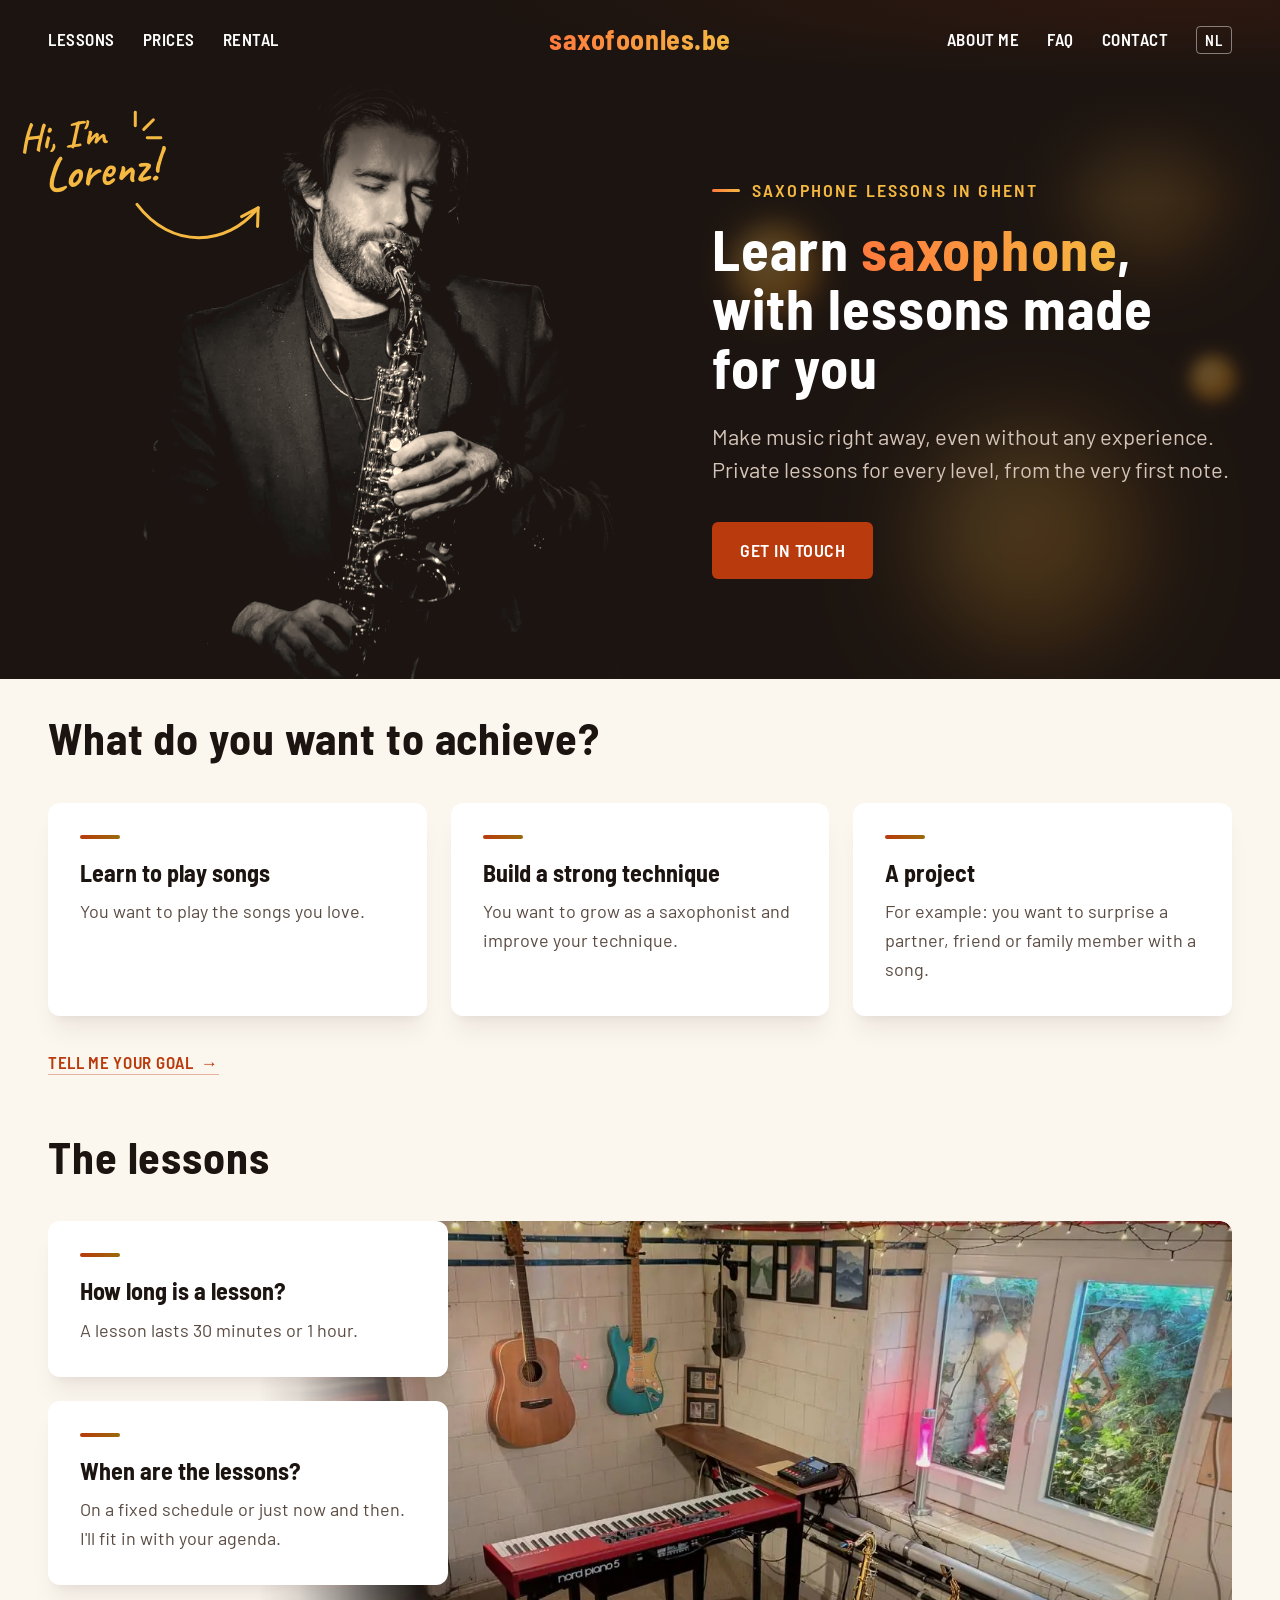
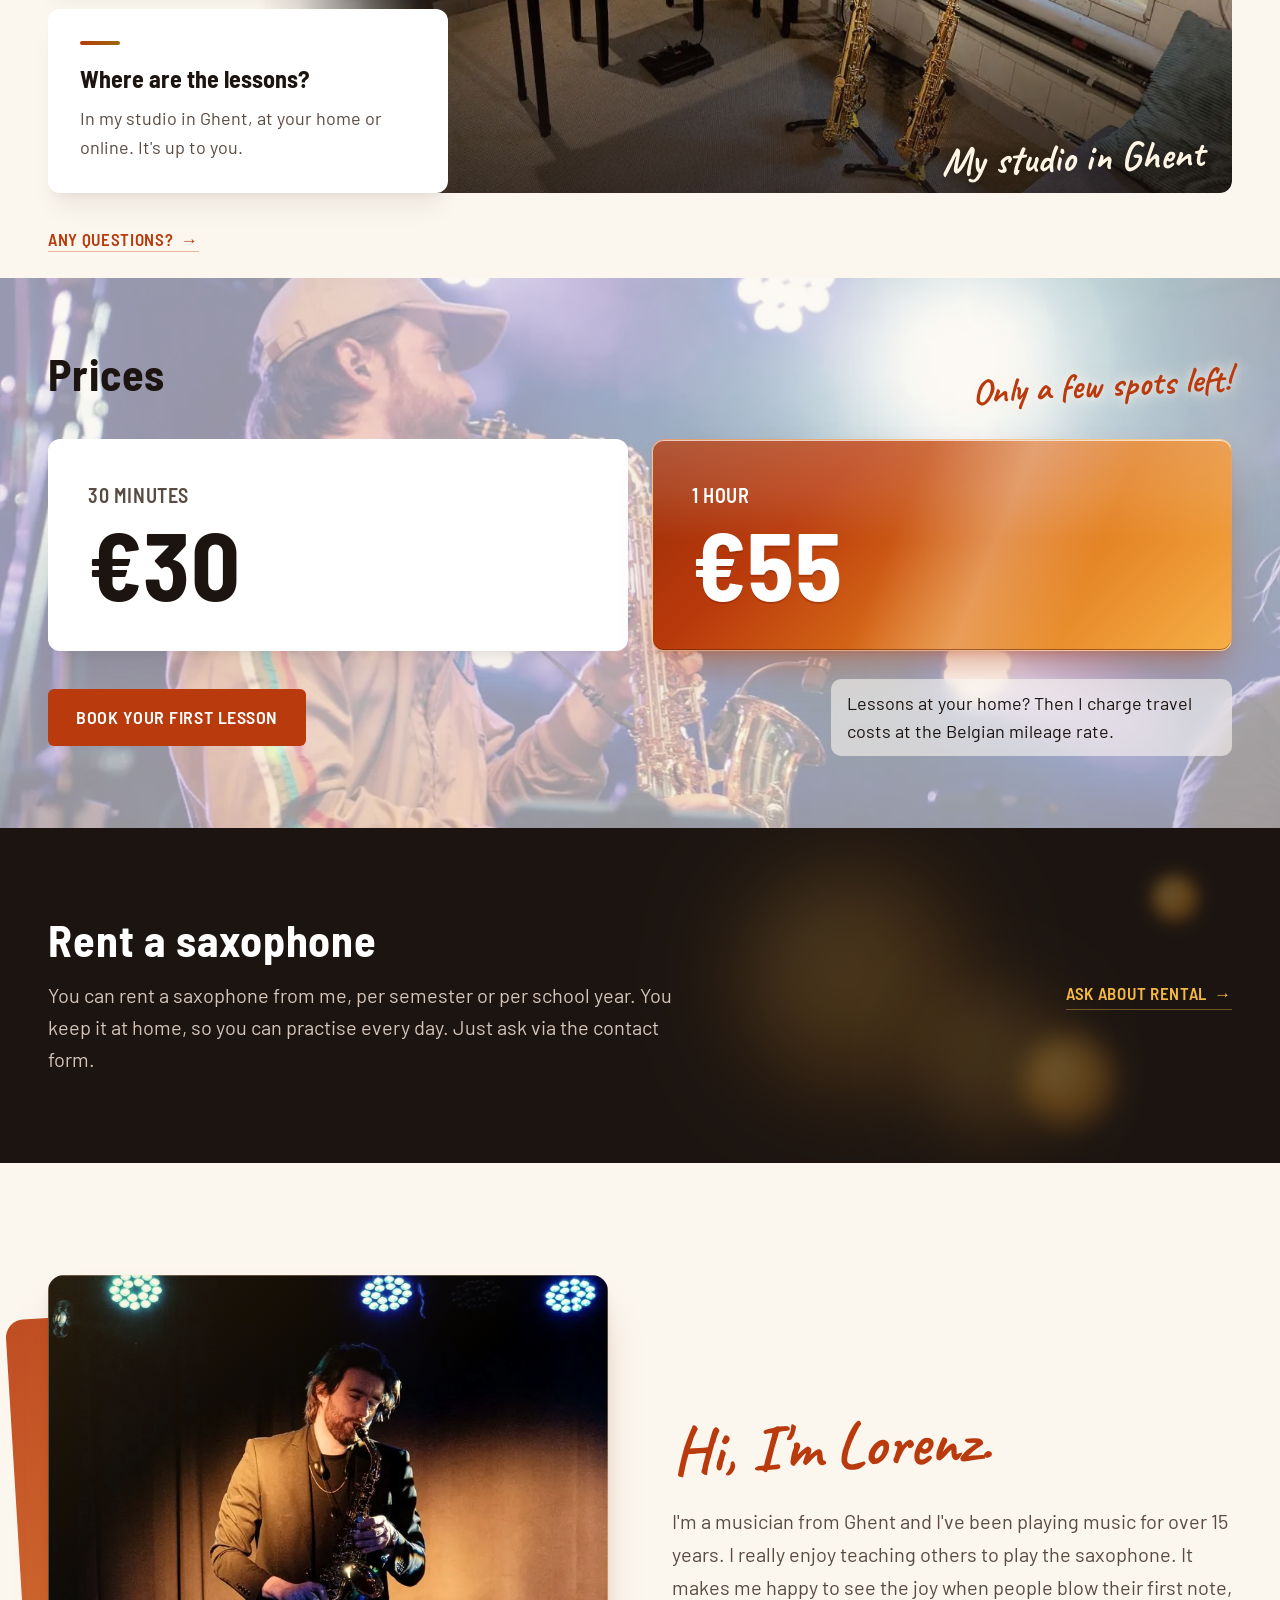
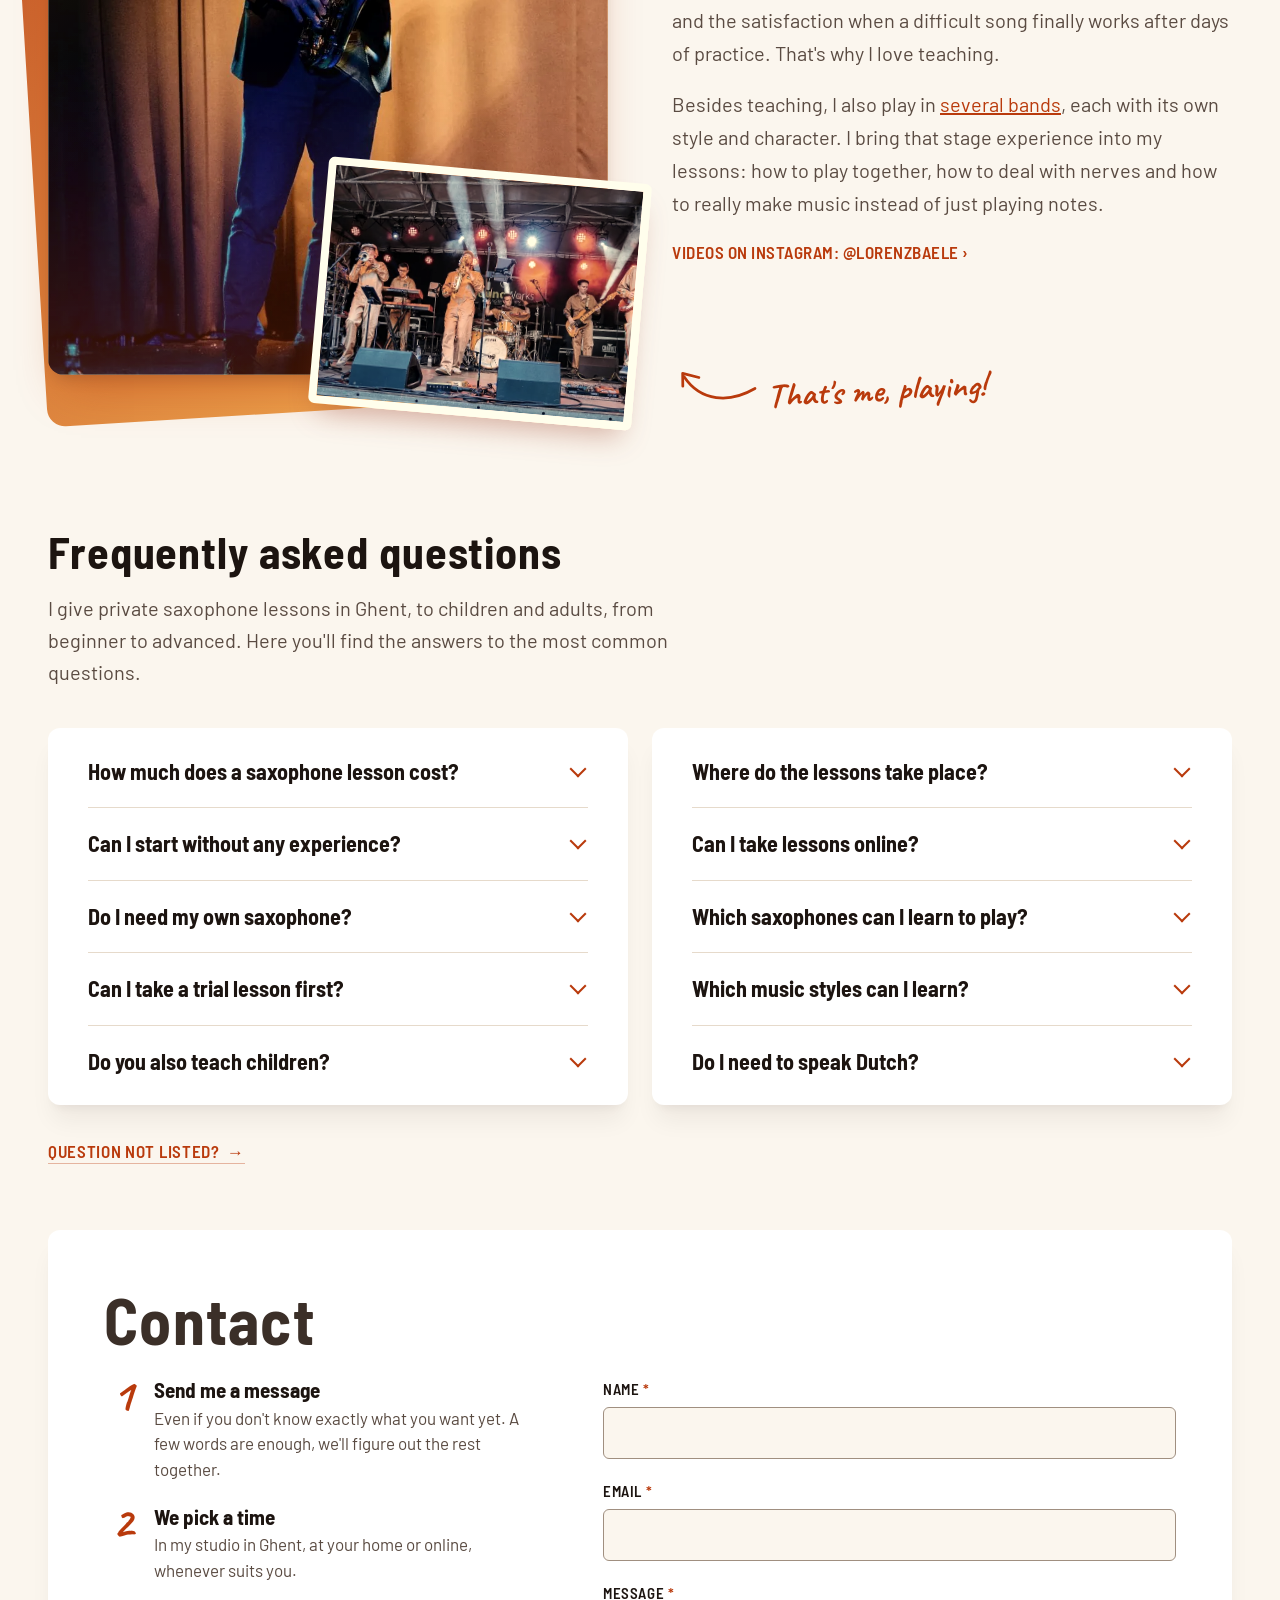
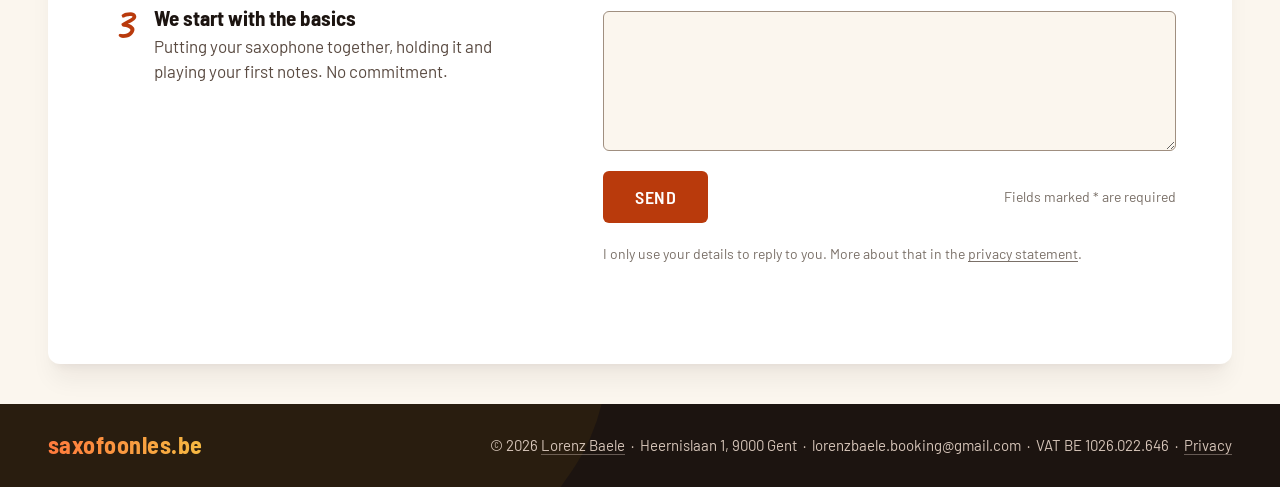
==== en/index.html @ 78346afe "Shared stylesheet and English page - All styling moves from inline styles into style.css, shared by " ====
<!doctype html>
<html lang="en">
<head>
<meta charset="utf-8">
<meta name="viewport" content="width=device-width, initial-scale=1">
<title>Saxophone lessons in Ghent | Lorenz Baele</title>
<meta name="description" content="Learn saxophone, with lessons made for you. Make music right away, even without any experience. Private lessons in my studio in Ghent, at your home or online.">
<link rel="canonical" href="https://saxofoonles.be/en/">
<link rel="alternate" hreflang="nl" href="https://saxofoonles.be/">
<link rel="alternate" hreflang="en" href="https://saxofoonles.be/en/">
<link rel="alternate" hreflang="x-default" href="https://saxofoonles.be/">
<meta name="theme-color" content="#1C1410">
<meta property="og:type" content="website">
<meta property="og:locale" content="en_GB">
<meta property="og:locale:alternate" content="nl_BE">
<meta property="og:url" content="https://saxofoonles.be/en/">
<meta property="og:site_name" content="saxofoonles.be">
<meta property="og:title" content="Saxophone lessons in Ghent | Lorenz Baele">
<meta property="og:description" content="Learn saxophone, with lessons made for you. Make music right away, even without any experience. Private lessons in my studio in Ghent, at your home or online.">
<meta property="og:image" content="https://saxofoonles.be/images/banner-lorenz.jpg">
<meta property="og:image:width" content="2000">
<meta property="og:image:height" content="1333">
<meta property="og:image:alt" content="Lorenz playing the saxophone">
<!-- Dezelfde zaak als op de Nederlandse pagina (zelfde @id), met Engelse tekst. Prijzen veranderd? Pas ze ook hier aan. -->
<script type="application/ld+json">
{
  "@context": "https://schema.org",
  "@type": "LocalBusiness",
  "@id": "https://saxofoonles.be/#saxofoonles",
  "name": "saxofoonles.be",
  "founder": { "@type": "Person", "@id": "https://lorenzbaele.be/#lorenz", "name": "Lorenz Baele", "url": "https://lorenzbaele.be/", "sameAs": ["https://www.instagram.com/lorenzbaele/"] },
  "description": "Private saxophone lessons in Ghent for children and adults, from beginner to advanced, no experience needed. In my studio, at your home or online, in English or Dutch.",
  "url": "https://saxofoonles.be/",
  "image": "https://saxofoonles.be/images/banner-lorenz.jpg",
  "logo": "https://saxofoonles.be/images/favicon.png",
  "email": "lorenzbaele.booking@gmail.com",
  "vatID": "BE1026022646",
  "sameAs": ["https://maps.google.com/?cid=5194129447733552428"],
  "hasMap": "https://maps.google.com/?cid=5194129447733552428",
  "priceRange": "€30 - €55",
  "address": {
    "@type": "PostalAddress",
    "streetAddress": "Heernislaan 1",
    "postalCode": "9000",
    "addressLocality": "Gent",
    "addressCountry": "BE"
  },
  "knowsLanguage": ["en", "nl"],
  "knowsAbout": ["Saxophone", "Alto saxophone", "Tenor saxophone", "Soprano saxophone", "Baritone saxophone", "Pop", "Rock", "Jazz", "Funk", "Soul", "Classical music", "Reading music"],
  "hasOfferCatalog": {
    "@type": "OfferCatalog",
    "name": "Saxophone lessons",
    "itemListElement": [
      {
        "@type": "Offer",
        "price": "30",
        "priceCurrency": "EUR",
        "itemOffered": { "@type": "Service", "name": "Saxophone lesson, 30 minutes" }
      },
      {
        "@type": "Offer",
        "price": "55",
        "priceCurrency": "EUR",
        "itemOffered": { "@type": "Service", "name": "Saxophone lesson, 1 hour" }
      },
      {
        "@type": "Offer",
        "itemOffered": { "@type": "Service", "name": "Saxophone rental", "description": "Rent a saxophone per semester or per school year." }
      }
    ]
  }
}
</script>
<link rel="icon" href="../favicon.ico" sizes="48x48">
<link rel="icon" href="../images/favicon.png" type="image/png" sizes="192x192">
<link rel="apple-touch-icon" href="../images/favicon.png">
<link rel="preload" href="../fonts/barlow-400.woff2" as="font" type="font/woff2" crossorigin>
<link rel="preload" href="../fonts/barlow-semi-condensed-700.woff2" as="font" type="font/woff2" crossorigin>
<link rel="stylesheet" href="../style.css">
</head>
<body>
<div class="pagina">

<!-- NAV -->
<div class="nav">
<div class="nav-bar">
<div class="nav-links nav-links-left">
<a href="#lessen" class="nav-link">Lessons</a>
<a href="#tarieven" class="nav-link">Prices</a>
<a href="#verhuur" class="nav-link">Rental</a>
</div>
<a href="#top" class="nav-logo verloop-tekst">saxofoonles.be</a>
<div class="nav-links nav-links-right">
<a href="#over-mij" class="nav-link">About me</a>
<a href="#vragen" class="nav-link">FAQ</a>
<a href="#contact" class="nav-link">Contact</a>
<a href="../" class="nav-link taal-link" hreflang="nl" lang="nl" aria-label="Nederlands">NL</a>
</div>
</div>
</div>

<main>
<!-- HERO -->
<div id="top" class="hero">
<div class="hero-foto">
<div class="hero-kader">
<img class="hero-img" fetchpriority="high" decoding="async" src="../images/banner-lorenz.webp" alt="Lorenz playing the saxophone">
</div>
</div>
<div class="hero-donker"></div>
<div class="hero-fade"></div>
<div class="hero-shade" aria-hidden="true"></div>
<!-- Bokeh: zachte, onscherpe podiumlichten in de accentkleur -->
<div class="hero-bokeh bokeh" aria-hidden="true">
<span class="licht hero-licht-1"></span>
<span class="licht hero-licht-2"></span>
<span class="licht hero-licht-3"></span>
<span class="licht hero-licht-4"></span>
</div>
<div class="hero-boven"></div>
<div class="hero-note">
<div class="hero-kader">
<svg class="hero-note-svg" viewBox="0 0 300 240" role="img" aria-label="Hi, I'm Lorenz!">
<g transform="rotate(-5 100 70)" fill="#F5B942" font-family="'Caveat', cursive" font-weight="700">
<text x="14" y="52" font-size="44">Hi, I'm</text>
<text x="40" y="100" font-size="54">Lorenz!</text>
</g>
<g fill="none" stroke="#F5B942" stroke-width="3.5" stroke-linecap="round" stroke-linejoin="round">
<path d="M 150 122 C 190 175, 255 172, 292 126"></path>
<path d="M 272.6 136.4 L 292 126 L 291.3 148"></path>
<!-- "Hi, I'm" is korter dan "Hoi, ik ben": de streepjes schuiven mee naar links -->
<g transform="translate(-52 4)">
<path d="M 200 26 L 200 10"></path>
<path d="M 209.9 30.1 L 221.2 18.8"></path>
<path d="M 214 40 L 230 40"></path>
</g>
</g>
</svg>
</div>
</div>
<div class="hero-inhoud">
<div class="hero-tekst">
<h1 class="hero-titel"><span class="hero-label">Saxophone lessons in Ghent</span> Learn <span class="verloop-tekst">saxophone</span>, with lessons made for you</h1>
<p class="hero-intro">Make music right away, even without any experience. Private lessons for every level, from the very first note.</p>
<a href="#contact" data-bericht="Hi Lorenz,&#10;I'd like to learn to play the saxophone. Could I take lessons with you?" class="knop">Get in touch</a>
</div>
</div>
</div>

<!-- LESSEN -->
<div id="lessen" class="sectie">
<h2 class="kop">What do you want to achieve?</h2>
<div class="kaarten-rooster">
<div class="kaart">
<div class="kaart-streep"></div>
<h3 class="kaart-titel">Learn to play songs</h3>
<p class="kaart-tekst">You want to play the songs you love.</p>
</div>
<div class="kaart">
<div class="kaart-streep"></div>
<h3 class="kaart-titel">Build a strong technique</h3>
<p class="kaart-tekst">You want to grow as a saxophonist and improve your technique.</p>
</div>
<div class="kaart">
<div class="kaart-streep"></div>
<h3 class="kaart-titel">A project</h3>
<p class="kaart-tekst">For example: you want to surprise a partner, friend or family member with a song.</p>
</div>
</div>
<div class="oproep">
<a href="#contact" class="tekstlink" data-bericht="Hi Lorenz,&#10;This is what I'd like to achieve with the saxophone: ">Tell me your goal</a>
</div>

<h2 class="kop kop-tweede">The lessons</h2>
<!-- Kaartjes over de foto van de studio: naast elkaar op brede schermen, erboven op smalle -->
<section class="lessen-studio">
<div class="lessen-kaarten kaarten-rooster">
<div class="kaart">
<div class="kaart-streep"></div>
<h3 class="kaart-titel">How long is a lesson?</h3>
<p class="kaart-tekst">A lesson lasts 30 minutes or 1 hour.</p>
</div>
<div class="kaart">
<div class="kaart-streep"></div>
<h3 class="kaart-titel">When are the lessons?</h3>
<p class="kaart-tekst">On a fixed schedule or just now and then. I'll fit in with your agenda.</p>
</div>
<div class="kaart">
<div class="kaart-streep"></div>
<h3 class="kaart-titel">Where are the lessons?</h3>
<p class="kaart-tekst">In my studio in Ghent, at your home or online. It's up to you.</p>
</div>
</div>
<!-- Foto van de studio, met een handgeschreven onderschrift -->
<figure class="studio-foto">
<img loading="lazy" decoding="async" src="../images/studio-gent.webp" width="1280" height="964" alt="My studio in Ghent, with a piano, guitars and two saxophones on a stand">
<div aria-hidden="true" class="studio-foto-schaduw"></div>
<figcaption>My studio in Ghent</figcaption>
</figure>
</section>
<div class="oproep">
<a href="#contact" class="tekstlink" data-bericht="Hi Lorenz,&#10;I have a question about the lessons: ">Any questions?</a>
</div>
</div>

<!-- TARIEVEN, met een foto als vervaagde achtergrond -->
<div id="tarieven" class="tarieven">
<div aria-hidden="true" class="tarieven-achtergrond">
<img loading="lazy" decoding="async" src="../images/achtergrond-tarieven.webp" alt="Lorenz playing alto saxophone on a stage in blue light" class="tarieven-foto">
</div>
<div class="tarieven-inhoud">
<div class="tarieven-kop">
<h2 class="kop kop-strak">Prices</h2>
<!-- Handgeschreven noot: weghalen zodra er weer plaats is (ook op de Nederlandse pagina) -->
<div class="tarieven-noot">Only a few spots left!</div>
</div>
<div class="tarieven-grid">
<div class="prijs">
<div class="prijs-duur">30 minutes</div>
<div class="prijs-bedrag">€30</div>
</div>
<div class="prijs-uitgelicht">
<div class="prijs-duur prijs-licht">1 hour</div>
<div class="prijs-bedrag prijs-licht">€55</div>
</div>
</div>
<div class="tarieven-onder">
<a href="#contact" data-bericht="Hi Lorenz,&#10;I'd like to book my first lesson." class="knop">Book your first lesson</a>
<p class="reiskosten">Lessons at your home? Then I charge travel costs at the Belgian mileage rate.</p>
</div>
</div>
</div>

<!-- VERHUUR -->
<div id="verhuur" class="verhuur">
<!-- Bokeh: dezelfde lichten als in de banner -->
<div class="verhuur-bokeh bokeh" aria-hidden="true">
<span class="licht verhuur-licht-1"></span>
<span class="licht verhuur-licht-2"></span>
<span class="licht verhuur-licht-3"></span>
<span class="licht verhuur-licht-4"></span>
</div>
<div class="verhuur-inhoud">
<div class="verhuur-tekst">
<h2 class="kop kop-verhuur">Rent a saxophone</h2>
<p class="verhuur-intro">You can rent a saxophone from me, per semester or per school year. You keep it at home, so you can practise every day. Just ask via the contact form.</p>
</div>
<a href="#contact" class="tekstlink tekstlink-licht" data-bericht="Hi Lorenz,&#10;I'd like to rent a saxophone from you. Could you tell me more about it?">Ask about rental</a>
</div>
</div>

<!-- OVER MIJ -->
<div id="over-mij" class="sectie">
<div class="over-rooster">
<div>
<div class="over-fotos">
<div aria-hidden="true" class="over-vlak"></div>
<div class="over-foto-houder">
<div class="over-foto-kader">
<img loading="lazy" decoding="async" src="../images/portret-podium.webp" alt="Lorenz playing the saxophone on a stage" class="over-foto">
<div aria-hidden="true" class="over-foto-gloed"></div>
</div>
</div>
<img class="over-kiekje" loading="lazy" decoding="async" src="../images/kiekje-band.webp" alt="Lorenz playing the saxophone with his band on stage">
</div>
</div>
<div class="over-tekst">
<h2 class="over-titel">Hi, I'm Lorenz.</h2>
<p class="over-alinea">I'm a musician from Ghent and I've been playing music for over 15 years. I really enjoy teaching others to play the saxophone. It makes me happy to see the joy when people blow their first note, and the satisfaction when a difficult song finally works after days of practice. That's why I love teaching.</p>
<p class="over-alinea">Besides teaching, I also play in <a href="https://lorenzbaele.be/">several bands</a>, each with its own style and character. I bring that stage experience into my lessons: how to play together, how to deal with nerves and how to really make music instead of just playing notes.</p>

<a href="https://www.instagram.com/lorenzbaele/" class="instagram-link">Videos on Instagram: @lorenzbaele ›</a>
</div>
<div class="over-noot">
<svg width="86" height="64" viewBox="0 0 86 64" fill="none" stroke="currentColor" stroke-width="3" stroke-linecap="round" stroke-linejoin="round" aria-hidden="true" class="over-noot-pijl"><path d="M 78 54 C 46 58, 18 44, 12 12"></path><path d="M 6.7 20.9 L 12 8 L 26.5 19.1"></path></svg><div class="over-noot-tekst">That's me,<br class="noot-br"> playing!</div>

</div>
</div>
</div>

<!-- VEELGESTELDE VRAGEN -->
<div id="vragen" class="sectie">
<h2 class="kop kop-vragen">Frequently asked questions</h2>
<p class="vragen-intro">I give private saxophone lessons in Ghent, to children and adults, from beginner to advanced. Here you'll find the answers to the most common questions.</p>
<div class="faq-kolommen">
<div class="faq">
<details>
<summary><h3>How much does a saxophone lesson cost?</h3></summary>
<p>A 30-minute lesson costs €30, a 1-hour lesson costs €55. If I come to your home, travel costs are added at the Belgian mileage rate.</p>
</details>
<details>
<summary><h3>Can I start without any experience?</h3></summary>
<p>Yes, of course. You don't need any experience and you don't need to read music. We start with the basics: putting your saxophone together, holding it properly and playing your first notes. I'll teach you to read music along the way, if you'd like.</p>
</details>
<details>
<summary><h3>Do I need my own saxophone?</h3></summary>
<p>No. You can rent a saxophone from me, per semester or per school year. You keep it at home, so you can practise every day.</p>
</details>
<details>
<summary><h3>Can I take a trial lesson first?</h3></summary>
<p>Yes. Your first lesson is a regular lesson at the regular price, with no commitment. Afterwards you decide whether you want to continue, and how often.</p>
</details>
<details>
<summary><h3>Do you also teach children?</h3></summary>
<p>Yes, I teach children, teenagers and adults. There's no fixed minimum age: it depends on the child, for example whether they can hold the saxophone properly and have enough breath. Not sure? Send me a message and we'll look at it together.</p>
</details>
</div>
<div class="faq">
<details>
<summary><h3>Where do the lessons take place?</h3></summary>
<p>In my studio in Ghent, at your home or online. For lessons at home, I come to Ghent and the surrounding area.</p>
</details>
<details>
<summary><h3>Can I take lessons online?</h3></summary>
<p>Yes, by video call. Handy if you live a bit further away or don't have much time to travel.</p>
</details>
<details>
<summary><h3>Which saxophones can I learn to play?</h3></summary>
<p>All four: alto, tenor, soprano and baritone. Not sure yet which one you want? Then we'll choose one together.</p>
</details>
<details>
<summary><h3>Which music styles can I learn?</h3></summary>
<p>Whatever you like to play: pop and rock, jazz, funk and soul, or classical. We'll pick the songs you're excited about together.</p>
</details>
<details>
<summary><h3>Do I need to speak Dutch?</h3></summary>
<p>No. I teach in English as well as in Dutch, in my studio in Ghent, at your home or online, for children and adults of every level.</p>
</details>
</div>
</div>
<div class="oproep">
<a href="#contact" class="tekstlink" data-bericht="Hi Lorenz,&#10;I have a question: ">Question not listed?</a>
</div>
</div>

<!-- CONTACT -->
<div id="contact" class="sectie">
<div class="contact-kaart">
<div class="contact-info">
<h2 class="contact-titel">Contact</h2>
<ol class="stappen" role="list">
<li><span class="stap-nr" aria-hidden="true">1</span><div><strong class="stap-titel">Send me a message</strong><p>Even if you don't know exactly what you want yet. A few words are enough, we'll figure out the rest together.</p></div></li>
<li><span class="stap-nr" aria-hidden="true">2</span><div><strong class="stap-titel">We pick a time</strong><p>In my studio in Ghent, at your home or online, whenever suits you.</p></div></li>
<li><span class="stap-nr" aria-hidden="true">3</span><div><strong class="stap-titel">We start with the basics</strong><p>Putting your saxophone together, holding it and playing your first notes. No commitment.</p></div></li>
</ol>
</div>
<form id="contactformulier" action="https://api.web3forms.com/submit" method="POST" class="formulier">
<input type="hidden" name="access_key" value="390736ed-cded-4464-9c2a-9718f4844fd9">
<input type="hidden" name="subject" value="Nieuw bericht via saxofoonles.be (Engels)">
<input type="hidden" name="from_name" value="saxofoonles.be">
<input type="checkbox" name="botcheck" tabindex="-1" autocomplete="off" aria-hidden="true" class="verborgen">
<div class="veld">
<label for="mc-naam" class="veld-label">Name <span aria-hidden="true" class="verplicht">*</span></label>
<input id="mc-naam" name="name" autocomplete="name" required type="text" class="veld-invoer">
</div>
<div class="veld">
<label for="mc-mail" class="veld-label">Email <span aria-hidden="true" class="verplicht">*</span></label>
<input id="mc-mail" name="email" autocomplete="email" required type="email" class="veld-invoer">
</div>
<div class="veld veld-groot">
<label for="mc-bericht" class="veld-label">Message <span aria-hidden="true" class="verplicht">*</span></label>
<textarea id="mc-bericht" name="message" required rows="5" class="veld-tekstvak"></textarea>
</div>
<div class="formulier-onder">
<button type="submit" class="verstuur">Send</button>
<span class="verplicht-uitleg">Fields marked * are required</span>
</div>
<p class="privacy-noot">I only use your details to reply to you. More about that in the <a href="privacy/" class="privacy-link">privacy statement</a>.</p>
<p id="formulier-status" role="status" aria-live="polite" class="formulier-status"></p>
</form>
<script>
(function () {
  var form = document.getElementById('contactformulier');
  var status = document.getElementById('formulier-status');
  var button = form.querySelector('button[type="submit"]');
  // Knoppen naar het formulier vullen het bericht alvast in met een tekstje dat bij hun sectie past.
  // Wat de bezoeker zelf al typte, blijft staan.
  var bericht = document.getElementById('mc-bericht');
  var voorgevuld = '';
  Array.prototype.forEach.call(document.querySelectorAll('a[data-bericht]'), function (a) {
    a.addEventListener('click', function () {
      if (bericht.value !== '' && bericht.value !== voorgevuld) return;
      voorgevuld = a.getAttribute('data-bericht');
      bericht.value = voorgevuld;
    });
  });
  form.addEventListener('submit', function (e) {
    e.preventDefault();
    button.disabled = true;
    status.style.color = '#5A4B42';
    status.textContent = 'Sending…';
    fetch(form.action, { method: 'POST', headers: { 'Accept': 'application/json' }, body: new FormData(form) })
      .then(function (r) { return r.json(); })
      .then(function (data) {
        if (!data.success) throw new Error(data.message);
        form.reset();
        status.style.color = '#1C1410';
        status.textContent = 'Thanks! Your message has been sent. I’ll get back to you as soon as I can.';
      })
      .catch(function () {
        status.style.color = '#B93A0C';
        status.textContent = 'Something went wrong while sending. Please try again later.';
      })
      .finally(function () { button.disabled = false; });
  });
})();
</script>
</div>
</div>

</main>
<!-- FOOTER -->
<div class="footer">
<div class="footer-vorm"></div>
<div class="footer-inhoud">
<div class="footer-logo verloop-tekst">saxofoonles.be</div>
<div class="footer-tekst"><span class="nowrap">© 2026 <a class="footer-link" href="https://lorenzbaele.be/">Lorenz Baele</a></span><span class="footer-punt"> &nbsp;·&nbsp; </span><span class="nowrap">Heernislaan 1, 9000 Gent</span><span class="footer-punt"> &nbsp;·&nbsp; </span><span class="nowrap"><a class="footer-mail" href="mailto:lorenzbaele.booking@gmail.com">lorenzbaele.booking@gmail.com</a></span><span class="footer-punt"> &nbsp;·&nbsp; </span><span class="nowrap">VAT BE 1026.022.646</span><span class="footer-punt"> &nbsp;·&nbsp; </span><span class="nowrap"><a class="footer-link" href="privacy/">Privacy</a></span></div>
</div>
</div>

</div>
</body>
</html>
---- style.css ----
/* saxofoonles.be: één stylesheet voor alle pagina's (Nederlands en Engels).
   Eerst de lettertypes, dan de onderdelen van de pagina van boven naar onder,
   daarna de algemene regels en de aanpassingen per schermbreedte. */

/* Lettertypes staan op de site zelf, niet bij Google Fonts: sneller, en er gaat geen IP-adres naar Google */
@font-face{font-family:'Barlow';font-style:normal;font-weight:400;font-display:swap;src:url(fonts/barlow-400.woff2) format('woff2')}
@font-face{font-family:'Barlow Semi Condensed';font-style:normal;font-weight:600;font-display:swap;src:url(fonts/barlow-semi-condensed-600.woff2) format('woff2')}
@font-face{font-family:'Barlow Semi Condensed';font-style:normal;font-weight:700;font-display:swap;src:url(fonts/barlow-semi-condensed-700.woff2) format('woff2')}
@font-face{font-family:'Caveat';font-style:normal;font-weight:700;font-display:swap;src:url(fonts/caveat-700.woff2) format('woff2')}

/* ===== Basis ===== */
body{margin:0}
a{color:#B93A0C}a:hover{color:#1C1410}
input,textarea,button{font-family:inherit}
html{scroll-behavior:auto}
@media (prefers-reduced-motion:no-preference){html{scroll-behavior:smooth}}
body{overflow-x:hidden;background:#FBF6EE}
a:focus-visible,button:focus-visible,input:focus-visible,textarea:focus-visible{outline:3px solid #D9701F;outline-offset:2px}

/* ===== Bouwstenen ===== */
.pagina{background:#FBF6EE;color:#1C1410;font-family:'Barlow',system-ui,sans-serif;font-size:18px;line-height:1.6;box-sizing:border-box}
/* Tekst met het oranje-gele verloop (logo, "saxofoon" in de titel). Ook bij hover, anders kleurt de link donker */
.verloop-tekst,.verloop-tekst:hover{background-image:linear-gradient(to right,#FF7A3D,#F5B942);-webkit-background-clip:text;background-clip:text;color:transparent;-webkit-text-fill-color:transparent}
.nowrap{white-space:nowrap}
.verborgen{display:none}
.sectie{max-width:1280px;margin:0 auto;box-sizing:border-box}
#lessen{padding:35px 48px 24px}
#over-mij{padding:112px 48px 24px}
#vragen{padding:88px 48px 24px}
#contact{padding:40px 48px 40px}
/* Titels van de secties */
.kop{font-family:'Barlow Semi Condensed',sans-serif;font-weight:700;font-size:44px;line-height:1.1;letter-spacing:0.02em;margin:0 0 40px}
.kop-tweede{margin:56px 0 40px}
.kop-strak{margin:0}
.kop-verhuur{margin:0 0 14px}
.kop-vragen{margin:0 0 16px}
/* Oranje knop */
.knop,.knop:hover{color:#FFFFFF}
.knop{display:inline-block;background:#B93A0C;text-decoration:none;font-family:'Barlow Semi Condensed',sans-serif;font-weight:600;font-size:18px;letter-spacing:0.03em;text-transform:uppercase;padding:14px 28px;border-radius:6px}
/* Witte kaartjes met een oranje streepje */
.kaarten-rooster{display:grid;grid-template-columns:repeat(auto-fit,minmax(min(280px,100%),1fr));gap:24px}
.kaart{background:#FFFFFF;border-radius:12px;padding:32px;box-shadow:0 20px 25px -5px rgba(28,20,16,0.06),0 8px 10px -6px rgba(28,20,16,0.06)}
.kaart-streep{width:40px;height:4px;border-radius:2px;background-image:linear-gradient(to right,#B93A0C,#9A6A0B);margin-bottom:20px}
.kaart-titel{font-family:'Barlow Semi Condensed',sans-serif;font-weight:700;font-size:24px;line-height:1.2;margin:0 0 10px}
.kaart-tekst{margin:0;color:#5A4B42}
.oproep{margin-top:32px}
/* Bokeh: zachte, onscherpe podiumlichten in de banner en bij de verhuur */
.bokeh{position:absolute;inset:0;pointer-events:none}
.licht{position:absolute;border-radius:999px;background:radial-gradient(circle at 40% 40%,#FFDB8F 0%,#E09A2A 40%,#CC7A16 70%);mix-blend-mode:screen}

/* ===== Navigatie ===== */
.nav{background:radial-gradient(ellipse 55% 100% at 92% 0%,rgba(185,58,12,0.11) 0%,rgba(185,58,12,0) 100%),#1C1410;position:relative;z-index:3}
.nav-bar{max-width:1280px;margin:0 auto;display:grid;grid-template-columns:1fr auto 1fr;align-items:center;gap:8px 32px;padding:14px 48px;box-sizing:border-box}
.nav-links{display:flex;flex-wrap:wrap;align-items:center;gap:4px 28px;font-family:'Barlow Semi Condensed',sans-serif;font-weight:600;font-size:17px;letter-spacing:0.03em;text-transform:uppercase}
.nav-links-right{justify-content:flex-end}
.nav-link,.nav-link:hover{color:#FFFFFF}
.nav-link{text-decoration:none;padding:12px 0}
.nav-logo{font-family:'Barlow Semi Condensed',sans-serif;font-weight:700;font-size:28px;letter-spacing:0.02em;text-decoration:none}
/* Taalknop (EN op de Nederlandse pagina, NL op de Engelse): een klein kadertje naast Contact */
.nav-link.taal-link{padding:1px 8px;border:1px solid rgba(255,255,255,.45);border-radius:4px;font-size:15px;letter-spacing:0.06em;transition:color .25s ease,border-color .25s ease}
.nav-link.taal-link:hover{color:#F5B942;border-color:#F5B942}

/* ===== Banner ===== */
.hero{position:relative;overflow:hidden;min-height:600px;display:flex;align-items:center;background:#1C1410}
.hero-foto{position:absolute;left:0;top:0;width:100%;height:100%;transform-origin:50% 22%;transform:translateX(-10%) scale(1)}
.hero-note{position:absolute;left:0;top:0;width:100%;height:100%;transform-origin:50% 22%;transform:translateX(-10%) scale(1);pointer-events:none}
.hero-kader{position:absolute;left:0;top:22%;width:100%;min-height:100%;aspect-ratio:3 / 2;transform:translateY(-22%)}
.hero-img{width:100%;height:100%;object-fit:cover;display:block;filter:sepia(0.38) saturate(1.2) hue-rotate(-10deg)}
.hero-donker{position:absolute;left:0;top:0;right:0;bottom:0;background:#1C1410;mix-blend-mode:lighten;pointer-events:none}
.hero-fade{position:absolute;left:0;top:0;right:0;bottom:0;background:linear-gradient(270deg,rgba(28,20,16,0.92) 0%,rgba(28,20,16,0.7) 38%,rgba(28,20,16,0) 62%)}
.hero-licht-1{left:72%;top:58%;width:220px;height:220px;opacity:0.21;filter:blur(47px) saturate(1.14)}
.hero-licht-2{left:57%;top:24%;width:90px;height:90px;opacity:0.29;filter:blur(14px) saturate(1.14)}
.hero-licht-3{left:93%;top:46%;width:46px;height:46px;opacity:0.34;filter:blur(8px) saturate(1.14)}
.hero-licht-4{left:84%;top:6%;width:150px;height:150px;opacity:0.16;filter:blur(32px) saturate(1.14)}
.hero-boven{position:absolute;left:0;top:0;right:0;height:120px;background:linear-gradient(to bottom,#1C1410 0%,rgba(28,20,16,0.6) 40%,rgba(28,20,16,0) 100%);pointer-events:none}
.hero-note-svg{position:absolute;left:10.7%;top:9%;width:20%;height:auto;aspect-ratio:300 / 240;overflow:visible}
.hero-inhoud{position:relative;width:100%;max-width:1280px;margin:0 auto;padding:96px 48px;box-sizing:border-box}
.hero-tekst{margin-left:auto;max-width:520px}
.hero-titel{font-family:'Barlow Semi Condensed',sans-serif;font-weight:700;font-size:clamp(40px,4.4vw,60px);line-height:1.05;letter-spacing:0.02em;color:#FFFFFF;margin:0 0 24px}
.hero-intro{font-size:22px;line-height:1.5;color:#D5C4B8;max-width:540px;margin:0 0 36px}

/* ===== Tarieven, met een foto als vervaagde achtergrond ===== */
.tarieven{position:relative;margin-top:0px;padding-top:0px;padding-bottom:0px}
.tarieven-achtergrond{position:absolute;left:0;top:0;width:100%;height:100%;overflow:hidden;opacity:0.4;pointer-events:none}
.tarieven-foto{width:100%;height:100%;object-fit:cover;object-position:50% 59%;transform-origin:50% 59%;transform:translateX(-4%) scale(1.25);display:block;filter:saturate(0.7)}
.tarieven-inhoud{position:relative;max-width:1280px;margin:0 auto;padding:72px 48px 72px;box-sizing:border-box}
.tarieven-kop{display:flex;flex-wrap:wrap;align-items:flex-end;gap:0 28px;margin:0 0 40px}
.tarieven-noot{margin-left:auto;color:#B93A0C;font-family:'Caveat',cursive;font-weight:700;font-size:36px;line-height:1.1;transform:rotate(-3deg);transform-origin:right bottom;text-shadow:0 0 10px rgba(251,246,238,0.95),0 0 22px rgba(251,246,238,0.8)}
.tarieven-grid{display:grid;grid-template-columns:repeat(auto-fit,minmax(min(300px,100%),1fr));gap:24px}
.prijs{background:#FFFFFF;border-radius:12px;padding:40px;box-shadow:0 20px 25px -5px rgba(28,20,16,0.06),0 8px 10px -6px rgba(28,20,16,0.06)}
.prijs-uitgelicht{position:relative;overflow:hidden;background:linear-gradient(180deg,rgba(255,255,255,0.20) 0%,rgba(255,255,255,0.12) 24%,rgba(255,255,255,0) 48%),linear-gradient(112deg,rgba(255,255,255,0) 0%,rgba(255,255,255,0) 42%,rgba(255,255,255,0.26) 58%,rgba(255,255,255,0) 74%,rgba(255,255,255,0) 100%),linear-gradient(135deg,#9C2D07 0%,#B93A0C 28%,#E0791C 62%,#F6AE45 100%);border:1px solid rgba(255,235,200,0.55);border-radius:12px;padding:39px;box-shadow:inset 0 1px 0 rgba(255,255,255,0.7),inset 0 -1px 0 rgba(90,25,4,0.5),0 24px 40px -12px rgba(185,58,12,0.45),0 8px 10px -6px rgba(185,58,12,0.25)}
.prijs-duur{font-family:'Barlow Semi Condensed',sans-serif;font-weight:600;font-size:20px;letter-spacing:0.03em;text-transform:uppercase;color:#5A4B42;margin-bottom:4px}
.prijs-bedrag{font-family:'Barlow Semi Condensed',sans-serif;font-weight:700;font-size:96px;line-height:1;letter-spacing:0.01em;color:#1C1410}
/* Witte tekst op het oranje kaartje */
.prijs-licht{position:relative;color:#FFFFFF}
.prijs-bedrag.prijs-licht{text-shadow:0 2px 0 rgba(120,35,6,0.35)}
.tarieven-onder{display:flex;flex-wrap:wrap;align-items:center;justify-content:space-between;gap:20px 24px;margin-top:28px}
.reiskosten{display:block;box-sizing:border-box;max-width:401px;margin:0 0 0 auto;padding:10px 16px;background:rgba(251,246,238,0.6);-webkit-backdrop-filter:blur(8px);backdrop-filter:blur(8px);border-radius:10px;color:#1C1410}

/* ===== Verhuur ===== */
.verhuur{background:#1C1410;color:#FFFFFF;margin-top:0;position:relative;overflow:hidden}
.verhuur-licht-1{left:58%;top:12%;width:220px;height:220px;opacity:0.21;filter:blur(47px) saturate(1.14)}
.verhuur-licht-2{left:72%;top:48%;width:150px;height:150px;opacity:0.16;filter:blur(32px) saturate(1.14)}
.verhuur-licht-3{left:80%;top:62%;width:90px;height:90px;opacity:0.29;filter:blur(14px) saturate(1.14)}
.verhuur-licht-4{left:90%;top:14%;width:46px;height:46px;opacity:0.34;filter:blur(8px) saturate(1.14)}
.verhuur-inhoud{position:relative;max-width:1280px;margin:0 auto;padding:88px 48px;box-sizing:border-box;display:flex;flex-wrap:wrap;align-items:center;justify-content:space-between;gap:32px}
.verhuur-tekst{max-width:640px}
.verhuur-intro{margin:0;color:#D5C4B8;font-size:20px}

/* ===== Over mij ===== */
.over-rooster{display:grid;grid-template-columns:repeat(auto-fit,minmax(min(320px,100%),1fr));gap:0 64px;align-items:center}
.over-fotos{position:relative;padding:0 0 36px 0}
.over-vlak{position:absolute;left:-22px;top:28px;right:26px;bottom:0;border-radius:18px;background:linear-gradient(135deg,#B93A0C 0%,#F6AE45 100%);transform:rotate(-3.5deg);opacity:0.9}
.over-foto-houder{position:relative}
.over-foto-kader{position:relative;border-radius:16px;overflow:hidden;box-shadow:0 28px 44px -18px rgba(185,58,12,0.40),0 10px 16px -8px rgba(28,20,16,0.22)}
.over-foto{width:100%;aspect-ratio:4 / 5;object-fit:cover;object-position:50% 15%;display:block;filter:sepia(0.22) saturate(1.08) contrast(1.03)}
.over-foto-gloed{position:absolute;left:0;top:0;right:0;bottom:0;pointer-events:none;background:linear-gradient(135deg,rgba(246,174,69,0.16) 0%,rgba(246,174,69,0) 42%),linear-gradient(180deg,rgba(185,58,12,0) 55%,rgba(185,58,12,0.30) 100%);box-shadow:inset 0 0 0 1px rgba(255,225,170,0.30)}
.over-kiekje{position:absolute;right:-34px;bottom:-6px;width:55%;aspect-ratio:4 / 3;object-fit:cover;object-position:40% 50%;border:8px solid #FFF6E6;border-radius:6px;transform:rotate(5deg);box-shadow:0 18px 28px -10px rgba(185,58,12,0.38);filter:sepia(0.42) saturate(0.92) contrast(1.03) hue-rotate(-8deg);display:block}
.over-titel{font-family:'Caveat',cursive;font-weight:700;font-size:64px;line-height:1.05;letter-spacing:0;color:#B93A0C;margin:0 0 20px;transform:rotate(-2deg);transform-origin:left center}
.over-alinea{margin:0 0 18px;color:#5A4B42;font-size:20px;line-height:1.65}
.instagram-link{font-family:'Barlow Semi Condensed',sans-serif;font-weight:600;font-size:17px;letter-spacing:0.03em;text-transform:uppercase;text-decoration:none}
.over-noot{display:flex;align-items:flex-start;justify-content:flex-start;gap:10px;margin-top:-56px;padding-left:6px;grid-column:2;grid-row:2;color:#B93A0C}
.over-noot-pijl{flex:none;margin-top:-6px;width:79px;height:67px;transform:rotate(-23deg)}
.over-noot-tekst{font-family:'Caveat',cursive;font-weight:700;font-size:34px;line-height:1.1;transform:rotate(-3deg);transform-origin:left center;padding-top:22px}

/* ===== Veelgestelde vragen ===== */
.vragen-intro{margin:0 0 40px;max-width:680px;color:#5A4B42;font-size:20px;line-height:1.6}

/* ===== Contact ===== */
.contact-kaart{background:#FFFFFF;border-radius:12px;padding:56px;box-sizing:border-box;box-shadow:0 20px 25px -5px rgba(28,20,16,0.06),0 8px 10px -6px rgba(28,20,16,0.06);display:flex;flex-wrap:wrap;gap:64px;align-items:stretch}
.contact-info{flex:1 1 340px;min-width:0}
.contact-titel{font-family:'Barlow Semi Condensed',sans-serif;font-weight:700;font-size:clamp(40px,5vw,64px);line-height:1.05;letter-spacing:0.02em;margin:0 0 24px;color:#3B2F28}
/* Het formulier begint op dezelfde hoogte als de tekst onder de titel */
.formulier{flex:1.4 1 440px;min-width:0;display:flex;flex-direction:column;gap:20px;padding-top:calc(clamp(40px,5vw,64px) * 1.05 + 24px)}
.veld{display:flex;flex-direction:column;gap:6px}
.veld-groot{flex:1 1 auto}
.veld-label{font-family:'Barlow Semi Condensed',sans-serif;font-weight:600;font-size:15px;letter-spacing:0.04em;text-transform:uppercase}
.verplicht{color:#B93A0C}
.veld-invoer{height:52px;box-sizing:border-box;background:#FBF6EE;color:#1C1410;border:1px solid #A08F80;border-radius:6px;padding:0 16px;font-size:18px}
.veld-tekstvak{flex:1 1 auto;min-height:120px;box-sizing:border-box;background:#FBF6EE;color:#1C1410;border:1px solid #A08F80;border-radius:6px;padding:14px 16px;font-size:18px;resize:vertical}
.formulier-onder{display:flex;align-items:center;justify-content:space-between;gap:12px 24px;flex-wrap:wrap}
.verstuur{background:#B93A0C;color:#FFFFFF;border:0;border-radius:6px;font-family:'Barlow Semi Condensed',sans-serif;font-weight:600;font-size:18px;letter-spacing:0.03em;text-transform:uppercase;padding:0 32px;min-height:52px;cursor:pointer}
.verplicht-uitleg{font-size:14px;color:#7A7068;text-align:right;margin-left:auto}
.privacy-noot{margin:0;font-size:14px;line-height:1.5;color:#7A7068}
.privacy-link,.privacy-link:hover{color:inherit}
.privacy-link{text-underline-offset:2px}
.formulier-status{margin:0;font-size:17px;min-height:1.4em}

/* ===== Footer ===== */
.footer{background:#1C1410;color:#D5C4B8;position:relative;overflow:hidden}
.footer-vorm{position:absolute;left:-80px;bottom:-220px;width:640px;height:640px;border-radius:200px;background:rgba(154,106,11,0.10);transform:rotate(35deg)}
.footer-inhoud{position:relative;max-width:1280px;margin:0 auto;padding:22px 48px;box-sizing:border-box;display:flex;flex-wrap:wrap;align-items:center;justify-content:space-between;gap:6px 32px}
.footer-logo{font-family:'Barlow Semi Condensed',sans-serif;font-weight:700;font-size:24px;letter-spacing:0.02em}
.footer-tekst{font-size:15px}

/* ===== Algemene regels en aanpassingen per schermbreedte ===== */
.hero-shade{display:none}
/* Klein label boven de titel, in de h1 zodat "Saxofoonles in Gent" in de belangrijkste titel staat */
.hero-label{display:block;margin-bottom:16px;font-weight:600;font-size:18px;line-height:1.3;letter-spacing:.12em;text-transform:uppercase;color:#F5B942}
.hero-label::before{content:"";display:inline-block;width:28px;height:3px;margin-right:12px;border-radius:2px;background-image:linear-gradient(to right,#FF7A3D,#F5B942);vertical-align:middle;transform:translateY(-2px)}
/* Tekstlink met pijltje, voor de rustigere oproepen */
.tekstlink{color:#B93A0C;text-decoration:none;font-family:'Barlow Semi Condensed',sans-serif;font-weight:600;font-size:17px;letter-spacing:0.04em;text-transform:uppercase;border-bottom:1px solid rgba(185,58,12,.35);padding-bottom:2px;transition:color .25s ease,border-color .25s ease}
.tekstlink::after{content:"\00a0\00a0→"}
.tekstlink:hover{color:#1C1410;border-color:#1C1410}
.tekstlink-licht{color:#F5B942;border-color:rgba(245,185,66,.4)}
.tekstlink-licht:hover{color:#FFFFFF;border-color:#FFFFFF}
.noot-br{display:none}
/* Naam in de footer linkt naar lorenzbaele.be, rustig op de donkere achtergrond */
.footer-link{color:inherit;text-decoration:underline;text-decoration-color:rgba(213,196,184,.4);text-underline-offset:3px;transition:color .25s ease,text-decoration-color .25s ease}
.footer-link:hover{color:#F5B942;text-decoration-color:#F5B942}
/* E-mailadres in de footer: ziet eruit als gewone tekst, maar opent je mailprogramma */
.footer-mail{color:inherit;text-decoration:none;text-underline-offset:3px;transition:color .25s ease}
.footer-mail:hover{color:#F5B942;text-decoration:underline}
/* Brede schermen: het belichte gordijn rechts in de foto laten wegvloeien in de achtergrond */
@media (min-width:1051px){
  .hero-img{-webkit-mask-image:linear-gradient(to right,#000 46%,transparent 62%);mask-image:linear-gradient(to right,#000 46%,transparent 62%)}
  /* De oude donkere verloop-laag gaf zichtbare verticale strepen; het wegvloeien hierboven vervangt hem */
  .hero-fade{display:none}
}
/* Heel brede schermen (ultrawide): de foto groeit niet meer mee met de breedte, anders verdwijnt het hoofd boven de banner.
   De fotokader is maximaal 2,2 keer zo breed als de banner hoog is, en blijft naast de tekst staan. */
@supports (width:1cqh){
  .hero-foto,.hero-note{container-type:size;transform:none!important}
  .hero-kader{width:min(100cqw,220cqh)!important;left:calc(50% - .6 * min(100cqw,220cqh))!important}
}
/* Smaller dan 1051px zou de foto achter de tekst schuiven: dan de mobiele hero, foto boven de tekst */
@media (max-width:1050px){
  #top{display:block!important}
  #top>div:last-child{padding:310px 48px 64px!important}
  #top>div:last-child>div{margin-left:0!important}
  .hero-foto,.hero-note{transform:none!important;height:600px!important}
  .hero-kader{top:0!important;left:0!important;width:100%!important;height:100%!important;min-height:0!important;aspect-ratio:auto!important;transform:none!important}
  .hero-img{object-position:calc(70vw - 355px) 0}
  .hero-fade{display:none}
  .hero-shade{display:block;position:absolute;left:0;top:0;right:0;bottom:0;background:linear-gradient(to bottom,rgba(28,20,16,0) 0,rgba(28,20,16,0) 200px,rgba(28,20,16,.78) 360px,#1C1410 600px)}
  .hero-note-svg{left:max(14px,calc(70vw - 248px))!important;top:92px!important;width:200px!important}
  /* Bokeh weg van gezicht en tekst */
  .hero-bokeh>span:nth-child(1){left:58%!important;top:600px!important}
  .hero-bokeh>span:nth-child(2){left:6px!important;top:215px!important}
  .hero-bokeh>span:nth-child(3){left:82%!important;top:545px!important}
  .hero-bokeh>span:nth-child(4){left:-70px!important;top:-60px!important}
}
@media (max-width:799px){
  .over-noot{grid-column:1!important;grid-row:2!important;margin:4px 0 24px!important;justify-content:center!important;padding-left:0!important}
  .over-noot>div{flex:none}
  .noot-br{display:inline}
  .over-tekst h2{text-align:center;transform-origin:center!important}
  .over-tekst{grid-row:3}
}
@media (min-width:800px) and (max-width:1099px){
  .over-noot{margin-top:16px!important}
}
/* Studiofoto bij De lessen: de foto vloeit weg in de achtergrond, de kaartjes liggen erover */
.lessen-kaarten>div{position:relative;z-index:1}
.studio-foto{position:relative;margin:0;border-radius:12px;overflow:hidden}
.studio-foto img{width:100%;height:auto;aspect-ratio:1280/964;display:block}
.studio-foto-schaduw{position:absolute;left:0;right:0;bottom:0;height:40%;background:linear-gradient(to top,rgba(28,20,16,.62) 0%,rgba(28,20,16,0) 100%);pointer-events:none}
.studio-foto figcaption{position:absolute;left:28px;bottom:18px;color:#FFF6E6;font-family:'Caveat',cursive;font-weight:700;font-size:40px;line-height:1.1;transform:rotate(-2deg);transform-origin:left bottom;text-shadow:0 2px 10px rgba(28,20,16,.55)}
/* Breed: de kaartjes in een kolom links, de foto rechts half eronder tot aan de piano. De kaartjes bepalen de hoogte, de foto vult die op */
@media (min-width:1000px){
  .lessen-studio{display:grid;grid-template-columns:minmax(320px,400px) 1fr;align-items:center}
  .lessen-kaarten{grid-area:1/1;grid-template-columns:1fr!important;gap:24px!important}
  .studio-foto{grid-area:1/2;align-self:stretch;margin-left:calc(-1 * clamp(150px, 14.3vw + 7px, 190px));border-radius:0 12px 12px 0;-webkit-mask-image:linear-gradient(to right,transparent 0,rgba(0,0,0,.1) 40px,rgba(0,0,0,.35) 80px,rgba(0,0,0,.65) 120px,rgba(0,0,0,.9) 160px,#000 200px);mask-image:linear-gradient(to right,transparent 0,rgba(0,0,0,.1) 40px,rgba(0,0,0,.35) 80px,rgba(0,0,0,.65) 120px,rgba(0,0,0,.9) 160px,#000 200px)}
  .studio-foto img{position:absolute;inset:0;height:100%;object-fit:cover;object-position:0 50%}
  .studio-foto figcaption{left:auto;right:28px;transform-origin:right bottom}
}
/* Middel: twee kaartjes boven, het derde links onder, de foto rechts onder en half onder dat kaartje */
@media (min-width:640px) and (max-width:999px){
  .lessen-studio{display:grid;grid-template-columns:1fr 1fr;gap:24px;align-items:center}
  .lessen-kaarten{display:contents!important}
  .lessen-kaarten>div:nth-child(-n+2){align-self:stretch}
  .studio-foto{grid-column:2;grid-row:2;margin-left:-96px;border-radius:0 12px 12px 0;-webkit-mask-image:linear-gradient(to right,transparent 0,rgba(0,0,0,.1) 30px,rgba(0,0,0,.35) 60px,rgba(0,0,0,.65) 90px,rgba(0,0,0,.9) 120px,#000 150px);mask-image:linear-gradient(to right,transparent 0,rgba(0,0,0,.1) 30px,rgba(0,0,0,.35) 60px,rgba(0,0,0,.65) 90px,rgba(0,0,0,.9) 120px,#000 150px)}
  .studio-foto figcaption{left:auto;right:20px;bottom:14px;font-size:32px;transform-origin:right bottom}
}
/* Telefoon: de foto wordt de onderkant van het kaartje "Waar gaat de les door?", met een strookje van het plafond eraf */
@media (max-width:639px){
  .lessen-studio{display:grid;gap:12px}
  .lessen-kaarten{display:contents!important}
  .lessen-kaarten>div:last-child{border-radius:12px 12px 0 0!important;box-shadow:none!important}
  .studio-foto{margin-top:-12px;border-radius:0 0 12px 12px;box-shadow:0 20px 25px -5px rgba(28,20,16,.06),0 8px 10px -6px rgba(28,20,16,.06)}
  .studio-foto img{aspect-ratio:1280/860;object-fit:cover;object-position:50% 100%}
  .studio-foto::before{content:"";position:absolute;left:0;right:0;top:0;height:36px;background:linear-gradient(#FFFFFF,rgba(255,255,255,.9) 20%,rgba(255,255,255,.65) 40%,rgba(255,255,255,.35) 60%,rgba(255,255,255,.1) 80%,rgba(255,255,255,0));z-index:1;pointer-events:none}
  .studio-foto figcaption{font-size:30px;left:18px;bottom:12px}
}
/* Veelgestelde vragen: titel en uitleg bovenaan, de vragen in twee kaarten naast elkaar om open te klappen.
   De antwoorden staan ook dichtgeklapt in de HTML, zodat Google en AI-zoekmachines ze lezen */
.faq-kolommen{display:grid;grid-template-columns:1fr 1fr;gap:24px;align-items:start}
.faq{background:#FFFFFF;border-radius:12px;padding:8px 40px;box-shadow:0 20px 25px -5px rgba(28,20,16,.06),0 8px 10px -6px rgba(28,20,16,.06)}
.faq details{border-bottom:1px solid #E6DACB}
.faq details:last-child{border-bottom:0}
.faq summary{list-style:none;cursor:pointer;display:flex;align-items:center;justify-content:space-between;gap:16px;padding:22px 0}
.faq summary::-webkit-details-marker{display:none}
.faq summary::after{content:"";flex:none;width:10px;height:10px;margin-right:4px;border-right:2.5px solid #B93A0C;border-bottom:2.5px solid #B93A0C;transform:translateY(-3px) rotate(45deg);transition:transform .25s ease}
.faq details[open] summary::after{transform:translateY(3px) rotate(-135deg)}
.faq summary:focus-visible{outline:3px solid #D9701F;outline-offset:2px;border-radius:4px}
.faq summary h3{margin:0;font-family:'Barlow Semi Condensed',sans-serif;font-weight:700;font-size:22px;line-height:1.25;transition:color .25s ease}
.faq summary:hover h3{color:#B93A0C}
.faq details>p{margin:-6px 0 24px;color:#5A4B42}
/* Net breed genoeg voor twee kaarten: wat minder witruimte, zodat de vragen op één regel blijven */
@media (min-width:1000px) and (max-width:1099px){
  .faq{padding:8px 28px}
}
/* Smaller: de twee kaarten sluiten op elkaar aan tot één lijst */
@media (max-width:999px){
  .faq-kolommen{grid-template-columns:1fr;gap:0}
  .faq-kolommen>.faq:first-child{border-radius:12px 12px 0 0;padding-bottom:0}
  .faq-kolommen>.faq:first-child details:last-child{border-bottom:1px solid #E6DACB}
  .faq-kolommen>.faq:last-child{border-radius:0 0 12px 12px;padding-top:0}
}
/* Contact: links hoe je eerste les verloopt, in drie stapjes met een handgeschreven cijfer, rechts het formulier */
.stappen{display:grid;gap:22px;max-width:420px;list-style:none;margin:0;padding:0}
.stappen>li{display:grid;grid-template-columns:36px 1fr;gap:0 14px;align-items:start}
.stap-nr{font-family:'Caveat',cursive;font-weight:700;font-size:46px;line-height:.8;color:#B93A0C;text-align:center}
.stap-titel{display:block;margin-bottom:2px;font-family:'Barlow Semi Condensed',sans-serif;font-weight:700;font-size:21px;line-height:1.25;color:#1C1410}
.stappen p{margin:0;color:#5A4B42;font-size:17px;line-height:1.5}
/* Contact onder elkaar: titel, stapjes, formulier */
@media (max-width:1051px){
  #contact>div{flex-direction:column;flex-wrap:nowrap!important;gap:32px!important}
  .contact-info{flex:none!important}
  #contact form{flex:none!important;padding-top:0!important}
  .stappen{max-width:none}
  #formulier-status:empty{display:none}
}
@media (max-width:899px){
  .nav-bar{display:flex!important;flex-wrap:wrap;justify-content:center;padding:14px 20px!important}
  .nav-logo{order:-1;flex-basis:100%;text-align:center}
  .nav-links{justify-content:center!important}
  /* Footer: elk gegeven op een eigen regel, anders blijft er een los puntje achter aan een regel */
  .footer-punt{display:block;height:0;overflow:hidden}
}
@media (max-width:720px){
  #lessen,#over-mij,#vragen,#contact{padding-left:20px!important;padding-right:20px!important}
  #vragen{padding-top:56px!important}
  .stappen{gap:18px}
  .stappen>li{grid-template-columns:30px 1fr;gap:0 12px}
  .stap-nr{font-size:42px}
  .stap-titel{font-size:19px}
  .stappen p{font-size:16px}
  #vragen h2{font-size:34px!important;margin-bottom:12px!important}
  #vragen .vragen-intro{font-size:18px!important;margin-bottom:28px!important}
  .faq{padding:4px 20px}
  .faq summary{padding:18px 0!important}
  .faq summary h3{font-size:19px}
  .faq details>p{font-size:16px;line-height:1.5;margin-bottom:20px!important}
  #lessen{padding-top:32px!important}
  /* Mobiel compacter: minder scrollen */
  .nav-links a{padding:6px 0!important}
  .nav-links a.taal-link{padding:1px 8px!important}
  .nav-bar{padding:10px 20px!important}
  #lessen h2,#verhuur h2{font-size:34px!important;margin-bottom:20px!important}
  #tarieven h2{font-size:34px!important}
  .tarieven-kop{margin-bottom:28px!important}
  .tarieven-noot{font-size:30px!important;white-space:nowrap}
  #lessen h2:not(:first-child){margin-top:40px!important}
  #lessen>div>div{padding:18px 20px!important}
  #lessen>div>div>div:first-child{margin-bottom:10px!important}
  #lessen h3{font-size:20px!important;margin-bottom:4px!important}
  #lessen h3+p{font-size:16px;line-height:1.5}
  #lessen>.kaarten-rooster{gap:12px!important}
  #lessen>.oproep{margin-top:20px!important}
  .tarieven-grid{grid-template-columns:1fr 1fr!important;gap:12px!important}
  .tarieven-grid>div{padding:18px!important}
  .tarieven-grid>div>div:first-child{font-size:16px!important}
  .tarieven-grid>div>div:last-child{font-size:52px!important}
  .tarieven-onder{margin-top:20px!important;gap:16px!important}
  #over-mij{padding-top:56px!important}
  #over-mij>div>div:first-child{max-width:290px;width:100%;margin:0 auto}
  .over-tekst h2{font-size:52px!important}
  #contact{padding-top:24px!important}
  #top>div:last-child{padding:310px 20px 48px!important}
  #top h1{font-size:40px!important}
  #top p{font-size:19px!important}
  .over-kiekje{right:-8px!important}
  .verhuur-bokeh>span:nth-child(1){left:62%!important;top:auto!important;bottom:-120px}
  .verhuur-bokeh>span:nth-child(2){left:78%!important;top:-90px!important}
  .verhuur-bokeh>span:nth-child(3){left:-50px!important;top:auto!important;bottom:-30px}
  .verhuur-bokeh>span:nth-child(4){left:calc(100% - 30px)!important;top:45%!important}
  #tarieven>div:last-child{padding:40px 20px!important}
  #tarieven p{max-width:none!important;margin-left:0!important}
  .tarieven-onder{flex-direction:column-reverse;align-items:flex-start!important}
  #verhuur>div:last-child{padding:44px 20px!important;gap:24px!important}
  .lessen-kaarten{gap:12px!important}
  .lessen-kaarten>div{padding:18px 20px!important}
  .lessen-kaarten>div>div:first-child{margin-bottom:10px!important}
  #contact>div{padding:28px 22px!important}
}

/* ===== Tekstpagina's (privacyverklaring): alleen binnen <body class="tekstpagina">, zodat de homepage er niets van merkt ===== */
.tekstpagina{color:#1C1410;font-family:'Barlow',system-ui,sans-serif;font-size:18px;line-height:1.6}
.tekstpagina .balk{background:radial-gradient(ellipse 55% 100% at 92% 0%,rgba(185,58,12,.11) 0%,rgba(185,58,12,0) 100%),#1C1410;text-align:center;padding:18px 20px}
.tekstpagina .logo{font-family:'Barlow Semi Condensed',sans-serif;font-weight:700;font-size:28px;letter-spacing:.02em;text-decoration:none;background-image:linear-gradient(to right,#FF7A3D,#F5B942);-webkit-background-clip:text;background-clip:text;color:transparent;-webkit-text-fill-color:transparent}
.tekstpagina main{max-width:760px;margin:0 auto;padding:64px 48px 72px;box-sizing:border-box}
.tekstpagina h1{font-family:'Barlow Semi Condensed',sans-serif;font-weight:700;font-size:44px;line-height:1.1;letter-spacing:.02em;margin:0 0 16px}
.tekstpagina h2{font-family:'Barlow Semi Condensed',sans-serif;font-weight:700;font-size:24px;line-height:1.2;margin:40px 0 10px}
.tekstpagina p,.tekstpagina ul{margin:0 0 14px;color:#5A4B42}
.tekstpagina ul{padding-left:22px}
.tekstpagina li{margin-bottom:6px}
.tekstpagina .intro{font-size:20px}
.tekstpagina .terug{display:inline-block;margin-top:32px;color:#B93A0C;text-decoration:none;font-family:'Barlow Semi Condensed',sans-serif;font-weight:700;font-size:17px;letter-spacing:.04em;text-transform:uppercase;border-bottom:1px solid rgba(185,58,12,.35);padding-bottom:2px}
.tekstpagina .terug:hover{color:#1C1410;border-color:#1C1410}
.tekstpagina .bijgewerkt{margin-top:40px;font-size:15px;color:#7A7068}
.tekstpagina footer{background:#1C1410;color:#D5C4B8;font-size:15px;text-align:center;padding:22px 20px}
.tekstpagina footer span{white-space:nowrap}
@media (max-width:720px){
  /* Elk gegeven op een eigen regel, zonder losse puntjes */
  .tekstpagina footer .punt{display:block;height:0;overflow:hidden}
  .tekstpagina main{padding:40px 20px 56px}
  .tekstpagina h1{font-size:34px}
  .tekstpagina .intro{font-size:18px}
}
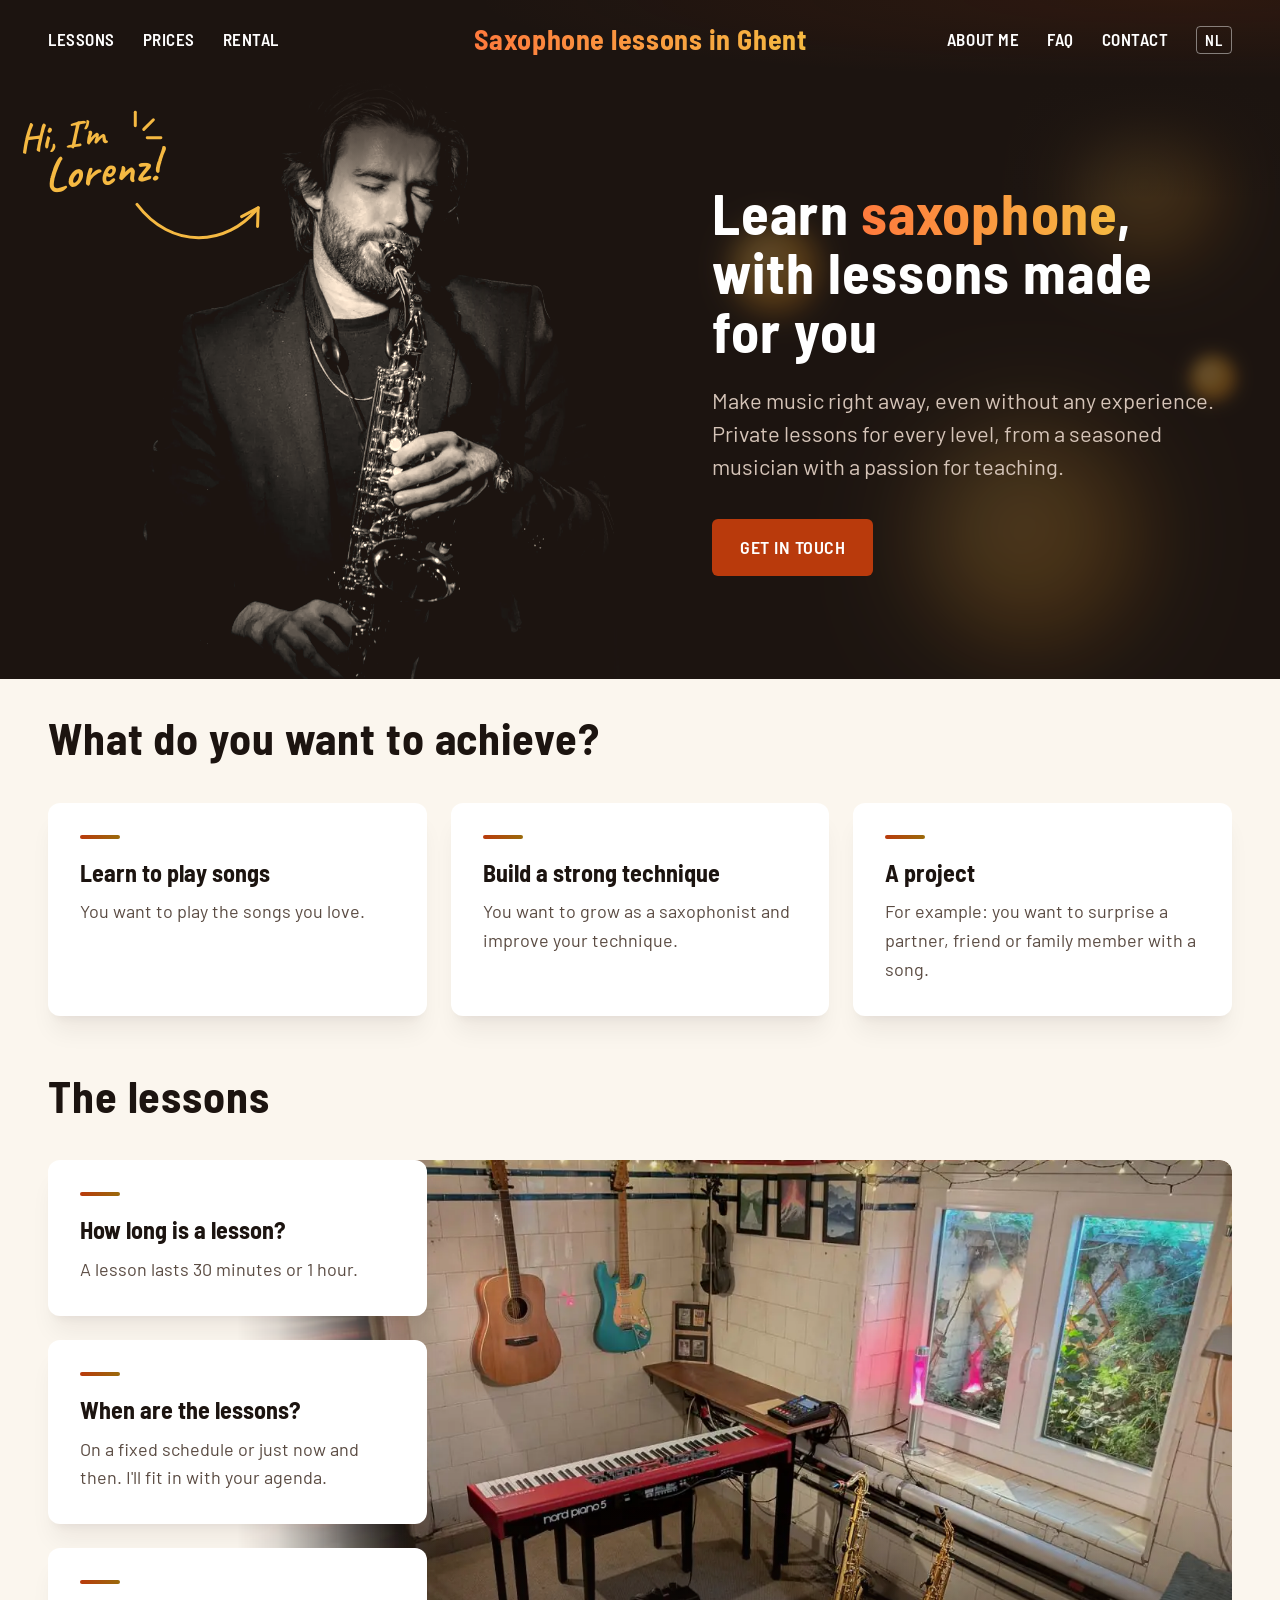
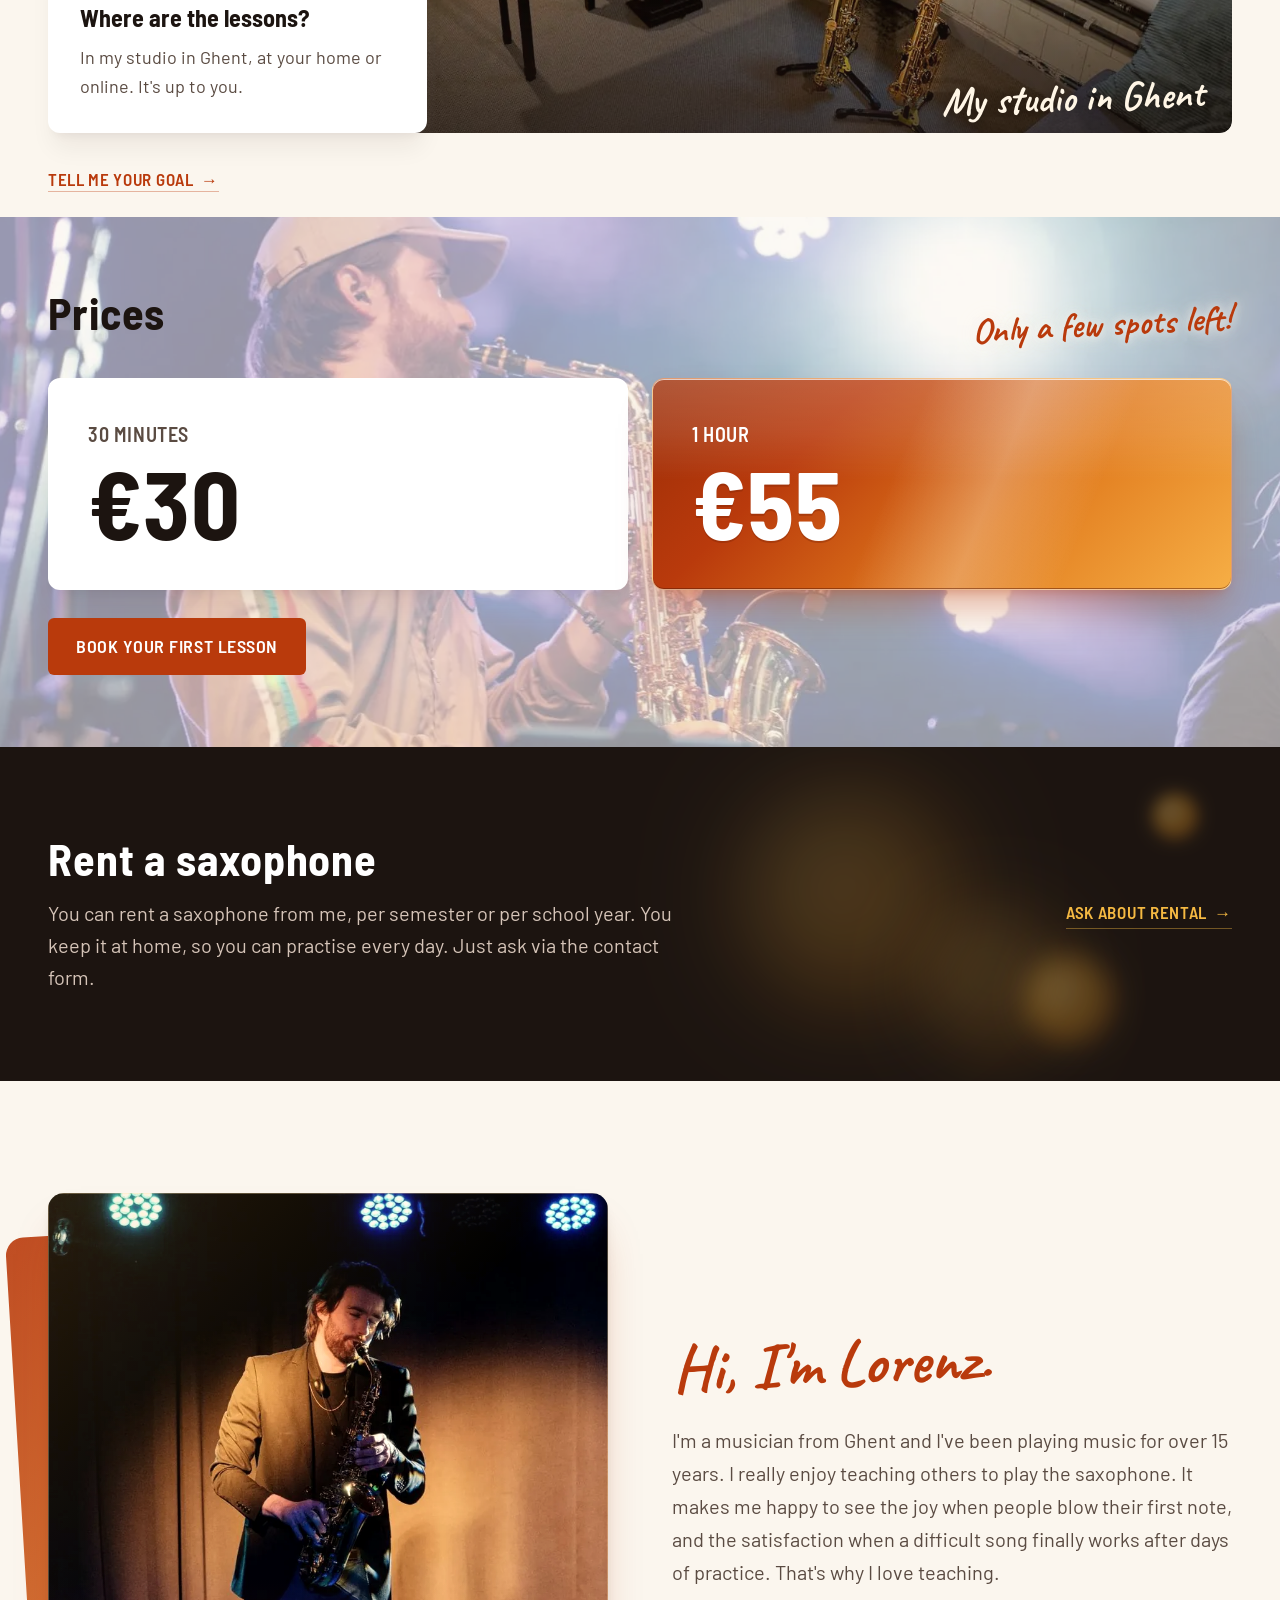
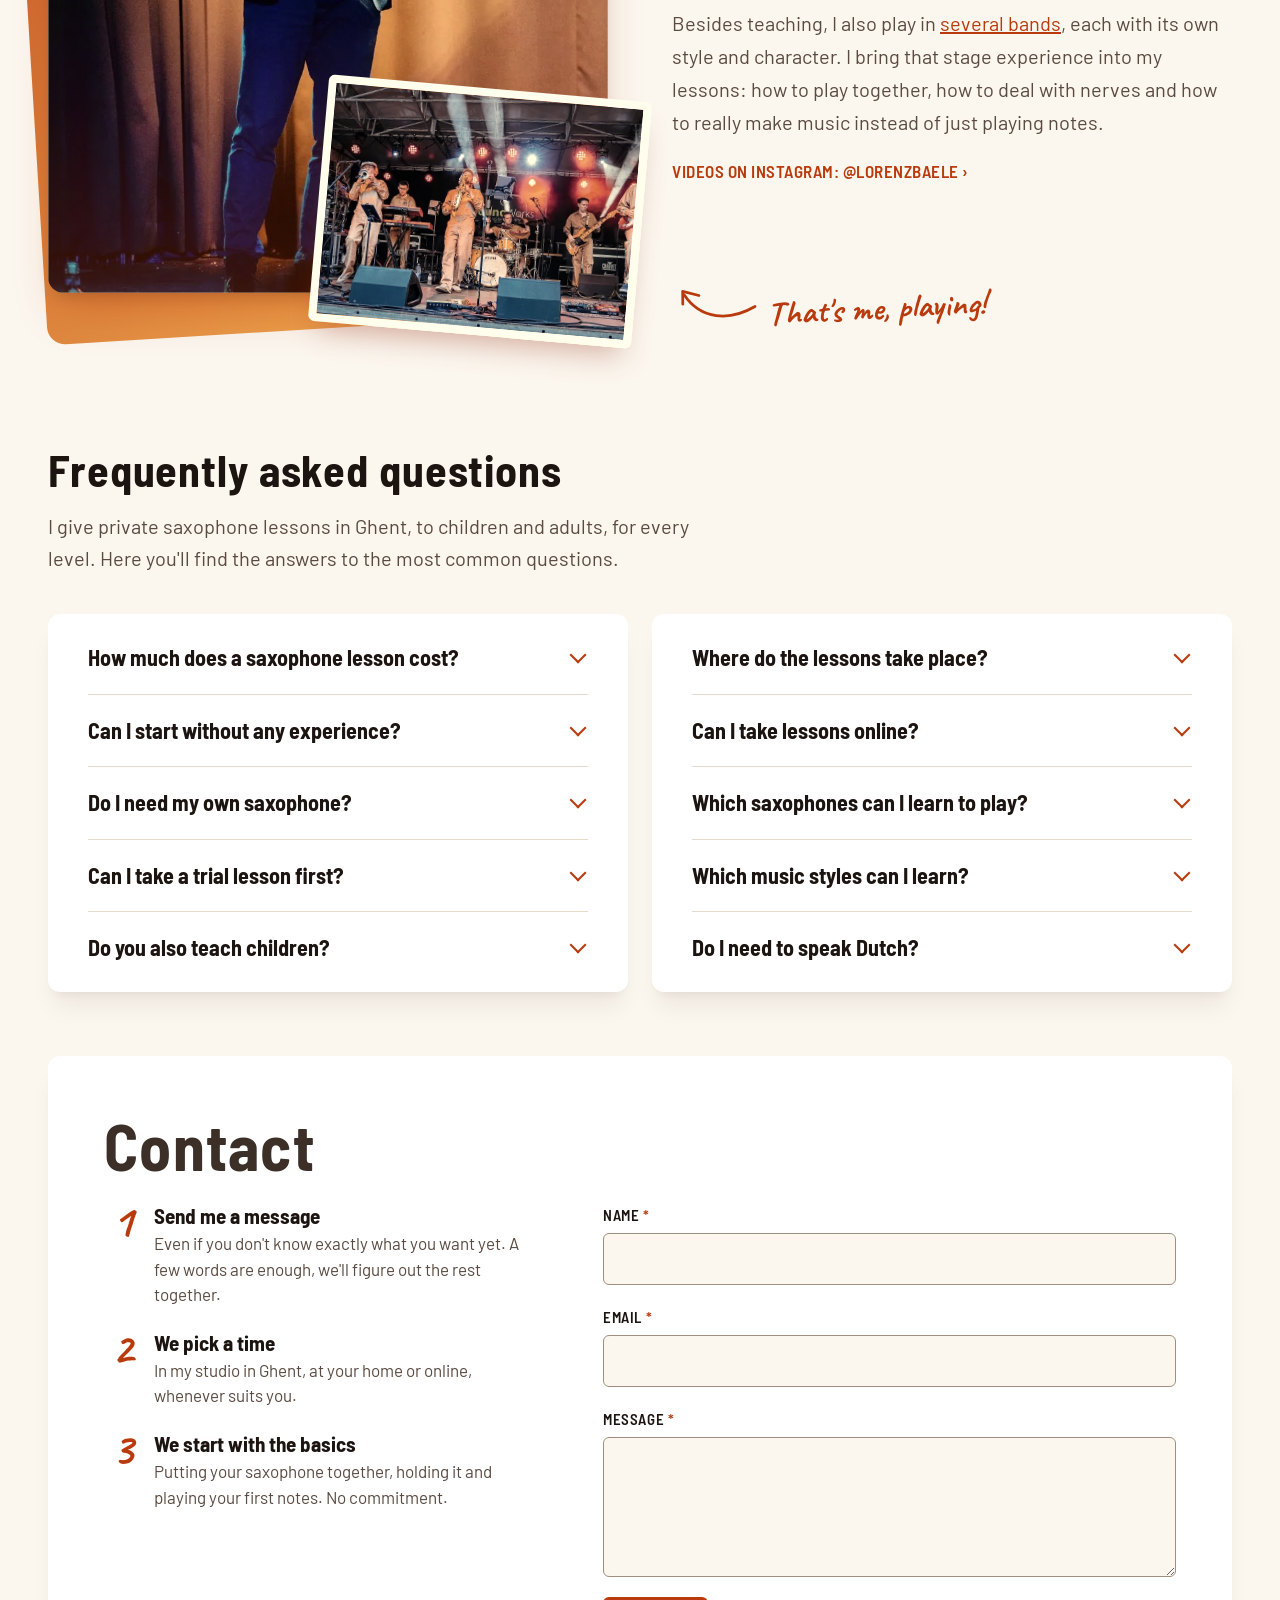
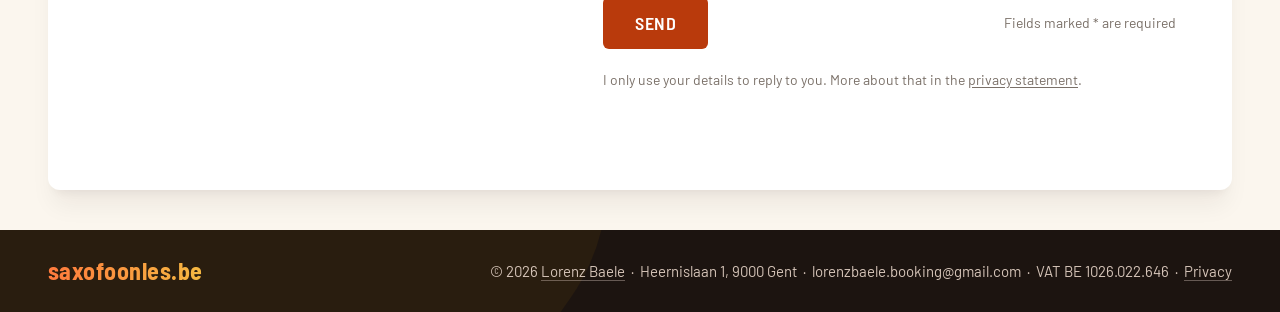
==== commit 6487af35: "Top bar title and tidier sections - "Saxofoonles in Gent" replaces the saxofoonles.be logo as the h1" ====
--- a/en/index.html
+++ b/en/index.html
@@ -89,7 +89,7 @@
 <a href="#tarieven" class="nav-link">Prices</a>
 <a href="#verhuur" class="nav-link">Rental</a>
 </div>
-<a href="#top" class="nav-logo verloop-tekst">saxofoonles.be</a>
+<h1 class="nav-logo"><a href="#top" class="verloop-tekst">Saxophone lessons in Ghent</a></h1>
 <div class="nav-links nav-links-right">
 <a href="#over-mij" class="nav-link">About me</a>
 <a href="#vragen" class="nav-link">FAQ</a>
@@ -140,9 +140,9 @@
 </div>
 <div class="hero-inhoud">
 <div class="hero-tekst">
-<h1 class="hero-titel"><span class="hero-label">Saxophone lessons in Ghent</span> Learn <span class="verloop-tekst">saxophone</span>, with lessons made for you</h1>
-<p class="hero-intro">Make music right away, even without any experience. Private lessons for every level, from the very first note.</p>
-<a href="#contact" data-bericht="Hi Lorenz,&#10;I'd like to learn to play the saxophone. Could I take lessons with you?" class="knop">Get in touch</a>
+<h2 class="hero-titel">Learn <span class="verloop-tekst">saxophone</span>, with lessons made for you</h2>
+<p class="hero-intro">Make music right away, even without any experience. Private lessons for every level, from a seasoned musician with a passion for teaching.</p>
+<a href="#contact" class="knop">Get in touch</a>
 </div>
 </div>
 </div>
@@ -166,9 +166,6 @@
 <h3 class="kaart-titel">A project</h3>
 <p class="kaart-tekst">For example: you want to surprise a partner, friend or family member with a song.</p>
 </div>
-</div>
-<div class="oproep">
-<a href="#contact" class="tekstlink" data-bericht="Hi Lorenz,&#10;This is what I'd like to achieve with the saxophone: ">Tell me your goal</a>
 </div>
 
 <h2 class="kop kop-tweede">The lessons</h2>
@@ -199,7 +196,7 @@
 </figure>
 </section>
 <div class="oproep">
-<a href="#contact" class="tekstlink" data-bericht="Hi Lorenz,&#10;I have a question about the lessons: ">Any questions?</a>
+<a href="#contact" class="tekstlink">Tell me your goal</a>
 </div>
 </div>
 
@@ -225,8 +222,7 @@
 </div>
 </div>
 <div class="tarieven-onder">
-<a href="#contact" data-bericht="Hi Lorenz,&#10;I'd like to book my first lesson." class="knop">Book your first lesson</a>
-<p class="reiskosten">Lessons at your home? Then I charge travel costs at the Belgian mileage rate.</p>
+<a href="#contact" class="knop">Book your first lesson</a>
 </div>
 </div>
 </div>
@@ -245,7 +241,7 @@
 <h2 class="kop kop-verhuur">Rent a saxophone</h2>
 <p class="verhuur-intro">You can rent a saxophone from me, per semester or per school year. You keep it at home, so you can practise every day. Just ask via the contact form.</p>
 </div>
-<a href="#contact" class="tekstlink tekstlink-licht" data-bericht="Hi Lorenz,&#10;I'd like to rent a saxophone from you. Could you tell me more about it?">Ask about rental</a>
+<a href="#contact" class="tekstlink tekstlink-licht">Ask about rental</a>
 </div>
 </div>
 
@@ -281,7 +277,7 @@
 <!-- VEELGESTELDE VRAGEN -->
 <div id="vragen" class="sectie">
 <h2 class="kop kop-vragen">Frequently asked questions</h2>
-<p class="vragen-intro">I give private saxophone lessons in Ghent, to children and adults, from beginner to advanced. Here you'll find the answers to the most common questions.</p>
+<p class="vragen-intro">I give private saxophone lessons in Ghent, to children and adults, for every level. Here you'll find the answers to the most common questions.</p>
 <div class="faq-kolommen">
 <div class="faq">
 <details>
@@ -308,7 +304,7 @@
 <div class="faq">
 <details>
 <summary><h3>Where do the lessons take place?</h3></summary>
-<p>In my studio in Ghent, at your home or online. For lessons at home, I come to Ghent and the surrounding area.</p>
+<p>In my studio in Ghent, at your home or online. For lessons at home, I come to Ghent and the surrounding area. I charge travel costs at the Belgian mileage rate.</p>
 </details>
 <details>
 <summary><h3>Can I take lessons online?</h3></summary>
@@ -327,9 +323,6 @@
 <p>No. I teach in English as well as in Dutch, in my studio in Ghent, at your home or online, for children and adults of every level.</p>
 </details>
 </div>
-</div>
-<div class="oproep">
-<a href="#contact" class="tekstlink" data-bericht="Hi Lorenz,&#10;I have a question: ">Question not listed?</a>
 </div>
 </div>
 
@@ -373,17 +366,6 @@
   var form = document.getElementById('contactformulier');
   var status = document.getElementById('formulier-status');
   var button = form.querySelector('button[type="submit"]');
-  // Knoppen naar het formulier vullen het bericht alvast in met een tekstje dat bij hun sectie past.
-  // Wat de bezoeker zelf al typte, blijft staan.
-  var bericht = document.getElementById('mc-bericht');
-  var voorgevuld = '';
-  Array.prototype.forEach.call(document.querySelectorAll('a[data-bericht]'), function (a) {
-    a.addEventListener('click', function () {
-      if (bericht.value !== '' && bericht.value !== voorgevuld) return;
-      voorgevuld = a.getAttribute('data-bericht');
-      bericht.value = voorgevuld;
-    });
-  });
   form.addEventListener('submit', function (e) {
     e.preventDefault();
     button.disabled = true;
--- a/style.css
+++ b/style.css
@@ -55,7 +55,9 @@
 .nav-links-right{justify-content:flex-end}
 .nav-link,.nav-link:hover{color:#FFFFFF}
 .nav-link{text-decoration:none;padding:12px 0}
-.nav-logo{font-family:'Barlow Semi Condensed',sans-serif;font-weight:700;font-size:28px;letter-spacing:0.02em;text-decoration:none}
+/* De naam in het midden is de h1 van de pagina, zodat "Saxofoonles in Gent" in de belangrijkste titel staat */
+.nav-logo{margin:0;font-family:'Barlow Semi Condensed',sans-serif;font-weight:700;font-size:28px;letter-spacing:0.02em}
+.nav-logo a{text-decoration:none}
 /* Taalknop (EN op de Nederlandse pagina, NL op de Engelse): een klein kadertje naast Contact */
 .nav-link.taal-link{padding:1px 8px;border:1px solid rgba(255,255,255,.45);border-radius:4px;font-size:15px;letter-spacing:0.06em;transition:color .25s ease,border-color .25s ease}
 .nav-link.taal-link:hover{color:#F5B942;border-color:#F5B942}
@@ -94,8 +96,7 @@
 /* Witte tekst op het oranje kaartje */
 .prijs-licht{position:relative;color:#FFFFFF}
 .prijs-bedrag.prijs-licht{text-shadow:0 2px 0 rgba(120,35,6,0.35)}
-.tarieven-onder{display:flex;flex-wrap:wrap;align-items:center;justify-content:space-between;gap:20px 24px;margin-top:28px}
-.reiskosten{display:block;box-sizing:border-box;max-width:401px;margin:0 0 0 auto;padding:10px 16px;background:rgba(251,246,238,0.6);-webkit-backdrop-filter:blur(8px);backdrop-filter:blur(8px);border-radius:10px;color:#1C1410}
+.tarieven-onder{margin-top:28px}
 
 /* ===== Verhuur ===== */
 .verhuur{background:#1C1410;color:#FFFFFF;margin-top:0;position:relative;overflow:hidden}
@@ -155,9 +156,6 @@
 
 /* ===== Algemene regels en aanpassingen per schermbreedte ===== */
 .hero-shade{display:none}
-/* Klein label boven de titel, in de h1 zodat "Saxofoonles in Gent" in de belangrijkste titel staat */
-.hero-label{display:block;margin-bottom:16px;font-weight:600;font-size:18px;line-height:1.3;letter-spacing:.12em;text-transform:uppercase;color:#F5B942}
-.hero-label::before{content:"";display:inline-block;width:28px;height:3px;margin-right:12px;border-radius:2px;background-image:linear-gradient(to right,#FF7A3D,#F5B942);vertical-align:middle;transform:translateY(-2px)}
 /* Tekstlink met pijltje, voor de rustigere oproepen */
 .tekstlink{color:#B93A0C;text-decoration:none;font-family:'Barlow Semi Condensed',sans-serif;font-weight:600;font-size:17px;letter-spacing:0.04em;text-transform:uppercase;border-bottom:1px solid rgba(185,58,12,.35);padding-bottom:2px;transition:color .25s ease,border-color .25s ease}
 .tekstlink::after{content:"\00a0\00a0→"}
@@ -216,16 +214,20 @@
 .studio-foto img{width:100%;height:auto;aspect-ratio:1280/964;display:block}
 .studio-foto-schaduw{position:absolute;left:0;right:0;bottom:0;height:40%;background:linear-gradient(to top,rgba(28,20,16,.62) 0%,rgba(28,20,16,0) 100%);pointer-events:none}
 .studio-foto figcaption{position:absolute;left:28px;bottom:18px;color:#FFF6E6;font-family:'Caveat',cursive;font-weight:700;font-size:40px;line-height:1.1;transform:rotate(-2deg);transform-origin:left bottom;text-shadow:0 2px 10px rgba(28,20,16,.55)}
-/* Breed: de kaartjes in een kolom links, de foto rechts half eronder tot aan de piano. De kaartjes bepalen de hoogte, de foto vult die op */
+/* Breed: de kaartjes in een kolom links, even breed als een kaartje erboven, de foto rechts half eronder tot aan de piano.
+   De kaartjes bepalen de hoogte, de foto vult die op */
 @media (min-width:1000px){
-  .lessen-studio{display:grid;grid-template-columns:minmax(320px,400px) 1fr;align-items:center}
+  .lessen-studio{display:grid;grid-template-columns:repeat(3,minmax(0,1fr));column-gap:24px;align-items:center}
   .lessen-kaarten{grid-area:1/1;grid-template-columns:1fr!important;gap:24px!important}
-  .studio-foto{grid-area:1/2;align-self:stretch;margin-left:calc(-1 * clamp(150px, 14.3vw + 7px, 190px));border-radius:0 12px 12px 0;-webkit-mask-image:linear-gradient(to right,transparent 0,rgba(0,0,0,.1) 40px,rgba(0,0,0,.35) 80px,rgba(0,0,0,.65) 120px,rgba(0,0,0,.9) 160px,#000 200px);mask-image:linear-gradient(to right,transparent 0,rgba(0,0,0,.1) 40px,rgba(0,0,0,.35) 80px,rgba(0,0,0,.65) 120px,rgba(0,0,0,.9) 160px,#000 200px)}
+  .studio-foto{grid-area:1/2/2/4;align-self:stretch;margin-left:calc(-1 * clamp(150px, 14.3vw + 7px, 190px) - 24px);border-radius:0 12px 12px 0;-webkit-mask-image:linear-gradient(to right,transparent 0,rgba(0,0,0,.1) 40px,rgba(0,0,0,.35) 80px,rgba(0,0,0,.65) 120px,rgba(0,0,0,.9) 160px,#000 200px);mask-image:linear-gradient(to right,transparent 0,rgba(0,0,0,.1) 40px,rgba(0,0,0,.35) 80px,rgba(0,0,0,.65) 120px,rgba(0,0,0,.9) 160px,#000 200px)}
   .studio-foto img{position:absolute;inset:0;height:100%;object-fit:cover;object-position:0 50%}
   .studio-foto figcaption{left:auto;right:28px;transform-origin:right bottom}
 }
-/* Middel: twee kaartjes boven, het derde links onder, de foto rechts onder en half onder dat kaartje */
+/* Middel: twee kaartjes boven, het derde links onder, de foto rechts onder en half onder dat kaartje.
+   De doelen erboven ook in twee kolommen, het derde doel over de volle breedte, zodat er geen gat naast blijft */
 @media (min-width:640px) and (max-width:999px){
+  #lessen>.kaarten-rooster{grid-template-columns:1fr 1fr}
+  #lessen>.kaarten-rooster>.kaart:last-child{grid-column:1/-1}
   .lessen-studio{display:grid;grid-template-columns:1fr 1fr;gap:24px;align-items:center}
   .lessen-kaarten{display:contents!important}
   .lessen-kaarten>div:nth-child(-n+2){align-self:stretch}
@@ -234,6 +236,7 @@
 }
 /* Telefoon: de foto wordt de onderkant van het kaartje "Waar gaat de les door?", met een strookje van het plafond eraf */
 @media (max-width:639px){
+  #lessen>.kaarten-rooster{grid-template-columns:1fr}
   .lessen-studio{display:grid;gap:12px}
   .lessen-kaarten{display:contents!important}
   .lessen-kaarten>div:last-child{border-radius:12px 12px 0 0!important;box-shadow:none!important}
@@ -281,10 +284,14 @@
   .stappen{max-width:none}
   #formulier-status:empty{display:none}
 }
+/* Navigatie onder elkaar: de titel bovenaan, de links eronder. Pas vanaf 1100px past alles op één rij.
+   Op smalle telefoons wordt de titel iets kleiner, zodat "Saxophone lessons in Ghent" op één regel blijft */
+@media (max-width:1099px){
+  .nav-bar{display:flex!important;flex-wrap:wrap;justify-content:center;padding:14px 20px!important}
+  .nav-logo{order:-1;flex-basis:100%;text-align:center;font-size:clamp(22px,7vw,28px)}
+  .nav-links{justify-content:center!important}
+}
 @media (max-width:899px){
-  .nav-bar{display:flex!important;flex-wrap:wrap;justify-content:center;padding:14px 20px!important}
-  .nav-logo{order:-1;flex-basis:100%;text-align:center}
-  .nav-links{justify-content:center!important}
   /* Footer: elk gegeven op een eigen regel, anders blijft er een los puntje achter aan een regel */
   .footer-punt{display:block;height:0;overflow:hidden}
 }
@@ -322,13 +329,13 @@
   .tarieven-grid>div{padding:18px!important}
   .tarieven-grid>div>div:first-child{font-size:16px!important}
   .tarieven-grid>div>div:last-child{font-size:52px!important}
-  .tarieven-onder{margin-top:20px!important;gap:16px!important}
+  .tarieven-onder{margin-top:20px!important}
   #over-mij{padding-top:56px!important}
   #over-mij>div>div:first-child{max-width:290px;width:100%;margin:0 auto}
   .over-tekst h2{font-size:52px!important}
   #contact{padding-top:24px!important}
   #top>div:last-child{padding:310px 20px 48px!important}
-  #top h1{font-size:40px!important}
+  #top h2{font-size:40px!important}
   #top p{font-size:19px!important}
   .over-kiekje{right:-8px!important}
   .verhuur-bokeh>span:nth-child(1){left:62%!important;top:auto!important;bottom:-120px}
@@ -336,10 +343,9 @@
   .verhuur-bokeh>span:nth-child(3){left:-50px!important;top:auto!important;bottom:-30px}
   .verhuur-bokeh>span:nth-child(4){left:calc(100% - 30px)!important;top:45%!important}
   #tarieven>div:last-child{padding:40px 20px!important}
-  #tarieven p{max-width:none!important;margin-left:0!important}
-  .tarieven-onder{flex-direction:column-reverse;align-items:flex-start!important}
   #verhuur>div:last-child{padding:44px 20px!important;gap:24px!important}
   .lessen-kaarten{gap:12px!important}
+  .lessen-studio{gap:12px}
   .lessen-kaarten>div{padding:18px 20px!important}
   .lessen-kaarten>div>div:first-child{margin-bottom:10px!important}
   #contact>div{padding:28px 22px!important}
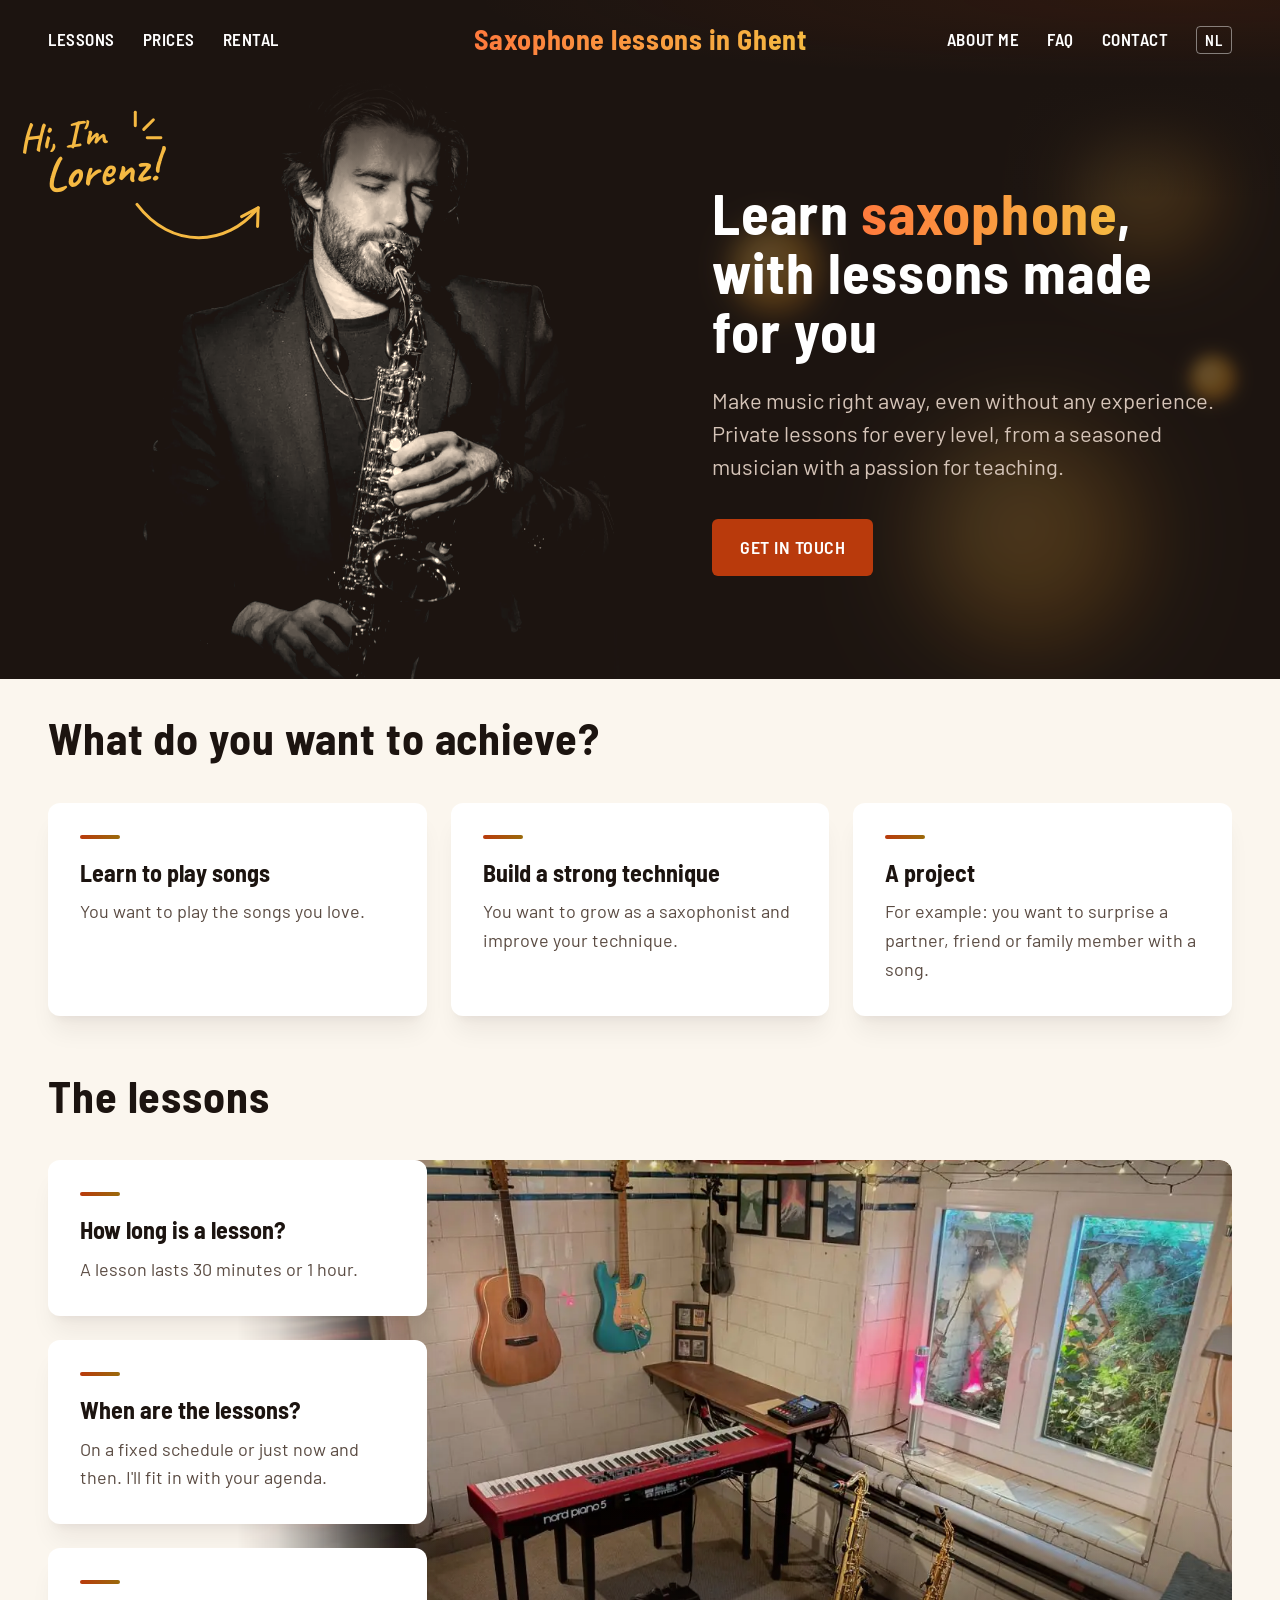
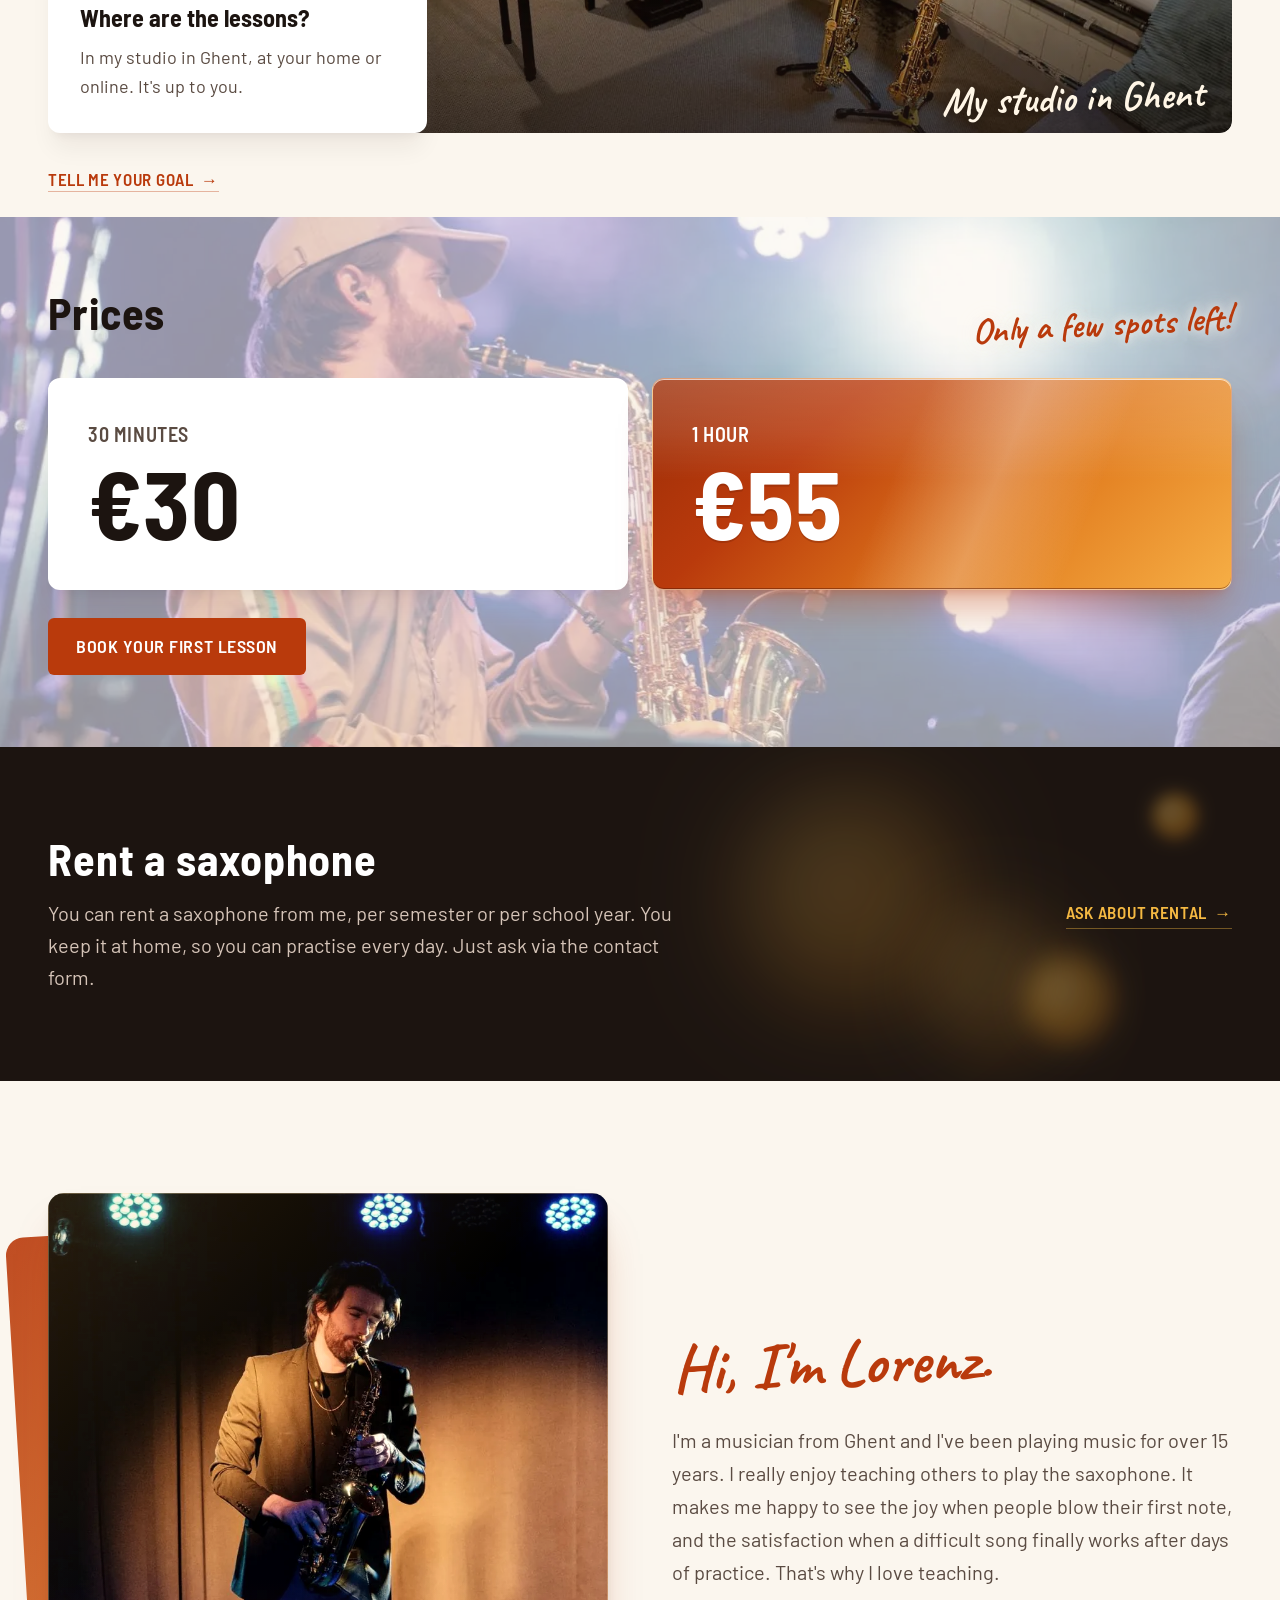
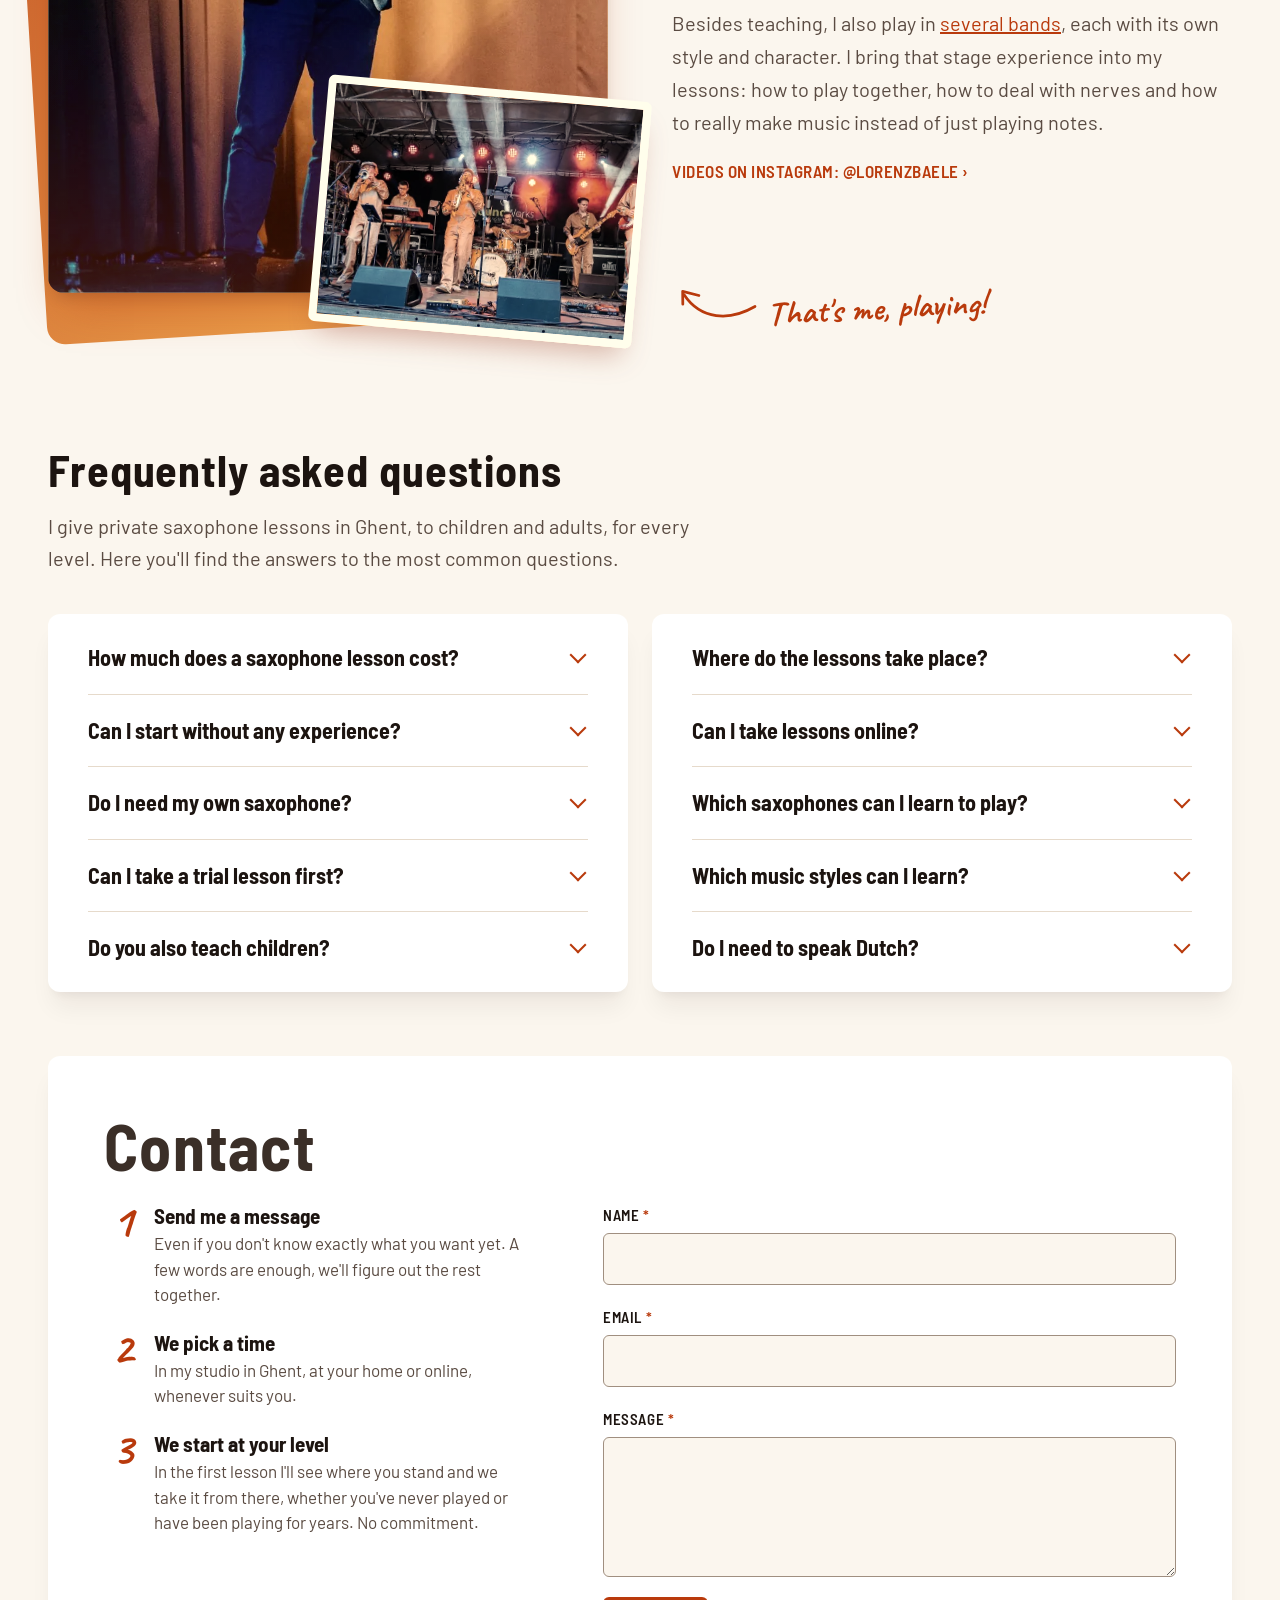
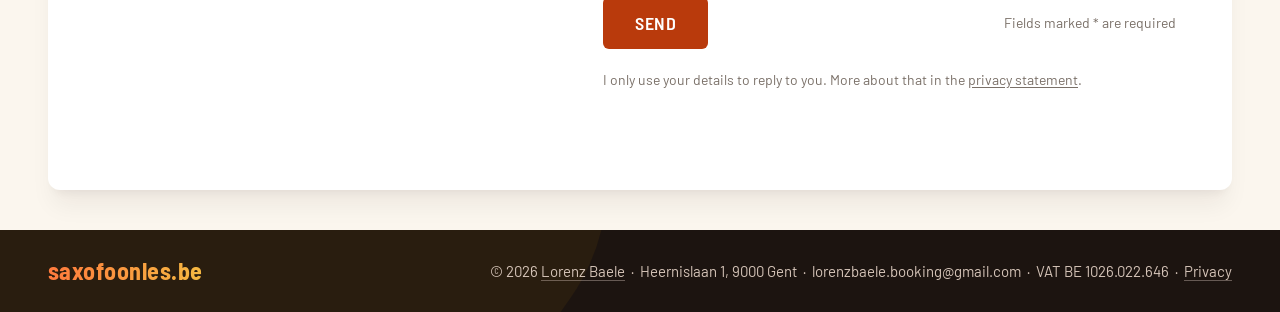
==== commit 3e9f3036: "First lesson starts at your level - Step 3 in the contact card says the first lesson starts from whe" ====
--- a/en/index.html
+++ b/en/index.html
@@ -4,7 +4,7 @@
 <meta charset="utf-8">
 <meta name="viewport" content="width=device-width, initial-scale=1">
 <title>Saxophone lessons in Ghent | Lorenz Baele</title>
-<meta name="description" content="Learn saxophone, with lessons made for you. Make music right away, even without any experience. Private lessons in my studio in Ghent, at your home or online.">
+<meta name="description" content="Learn saxophone, with lessons made for you. Make music right away, even without any experience. Private lessons in Ghent, at your home or online, from a seasoned musician with a passion for teaching.">
 <link rel="canonical" href="https://saxofoonles.be/en/">
 <link rel="alternate" hreflang="nl" href="https://saxofoonles.be/">
 <link rel="alternate" hreflang="en" href="https://saxofoonles.be/en/">
@@ -16,7 +16,7 @@
 <meta property="og:url" content="https://saxofoonles.be/en/">
 <meta property="og:site_name" content="saxofoonles.be">
 <meta property="og:title" content="Saxophone lessons in Ghent | Lorenz Baele">
-<meta property="og:description" content="Learn saxophone, with lessons made for you. Make music right away, even without any experience. Private lessons in my studio in Ghent, at your home or online.">
+<meta property="og:description" content="Learn saxophone, with lessons made for you. Make music right away, even without any experience. Private lessons in Ghent, at your home or online, from a seasoned musician with a passion for teaching.">
 <meta property="og:image" content="https://saxofoonles.be/images/banner-lorenz.jpg">
 <meta property="og:image:width" content="2000">
 <meta property="og:image:height" content="1333">
@@ -334,7 +334,7 @@
 <ol class="stappen" role="list">
 <li><span class="stap-nr" aria-hidden="true">1</span><div><strong class="stap-titel">Send me a message</strong><p>Even if you don't know exactly what you want yet. A few words are enough, we'll figure out the rest together.</p></div></li>
 <li><span class="stap-nr" aria-hidden="true">2</span><div><strong class="stap-titel">We pick a time</strong><p>In my studio in Ghent, at your home or online, whenever suits you.</p></div></li>
-<li><span class="stap-nr" aria-hidden="true">3</span><div><strong class="stap-titel">We start with the basics</strong><p>Putting your saxophone together, holding it and playing your first notes. No commitment.</p></div></li>
+<li><span class="stap-nr" aria-hidden="true">3</span><div><strong class="stap-titel">We start at your level</strong><p>In the first lesson I'll see where you stand and we take it from there, whether you've never played or have been playing for years. No commitment.</p></div></li>
 </ol>
 </div>
 <form id="contactformulier" action="https://api.web3forms.com/submit" method="POST" class="formulier">
